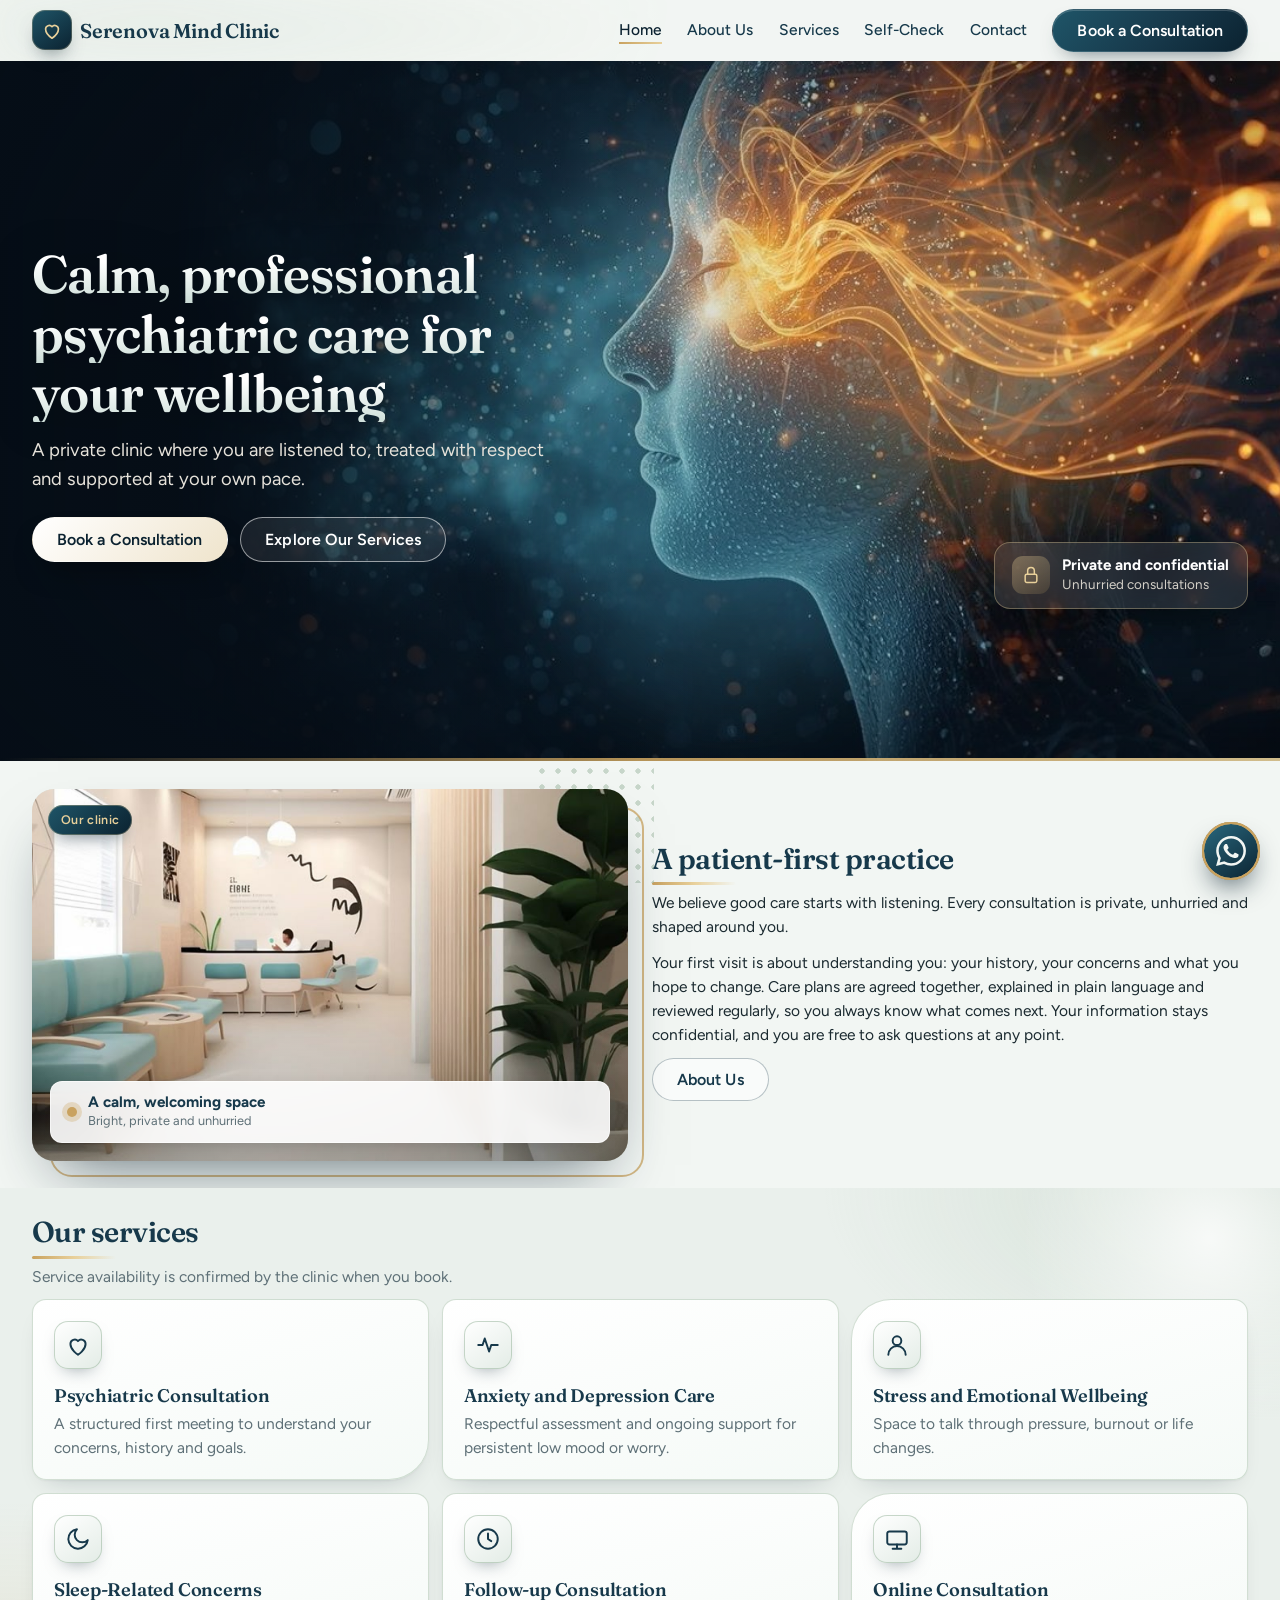
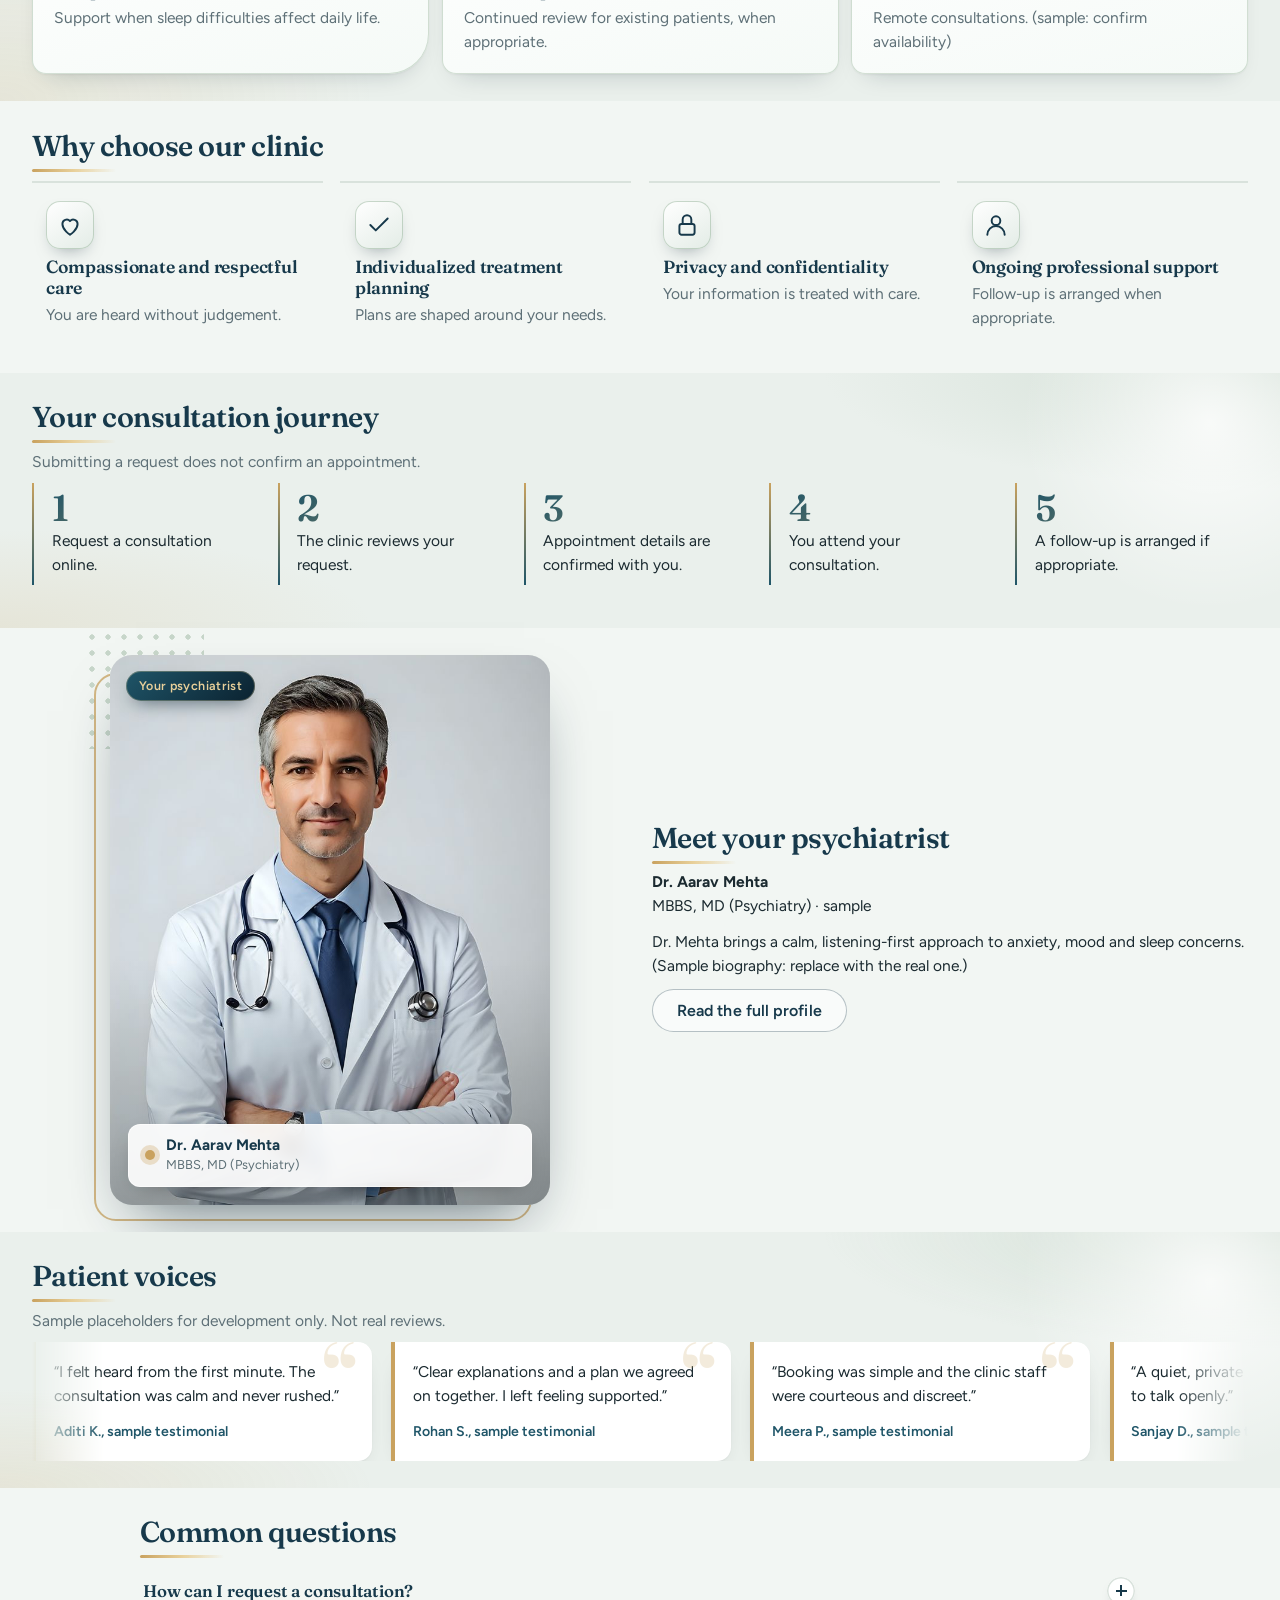
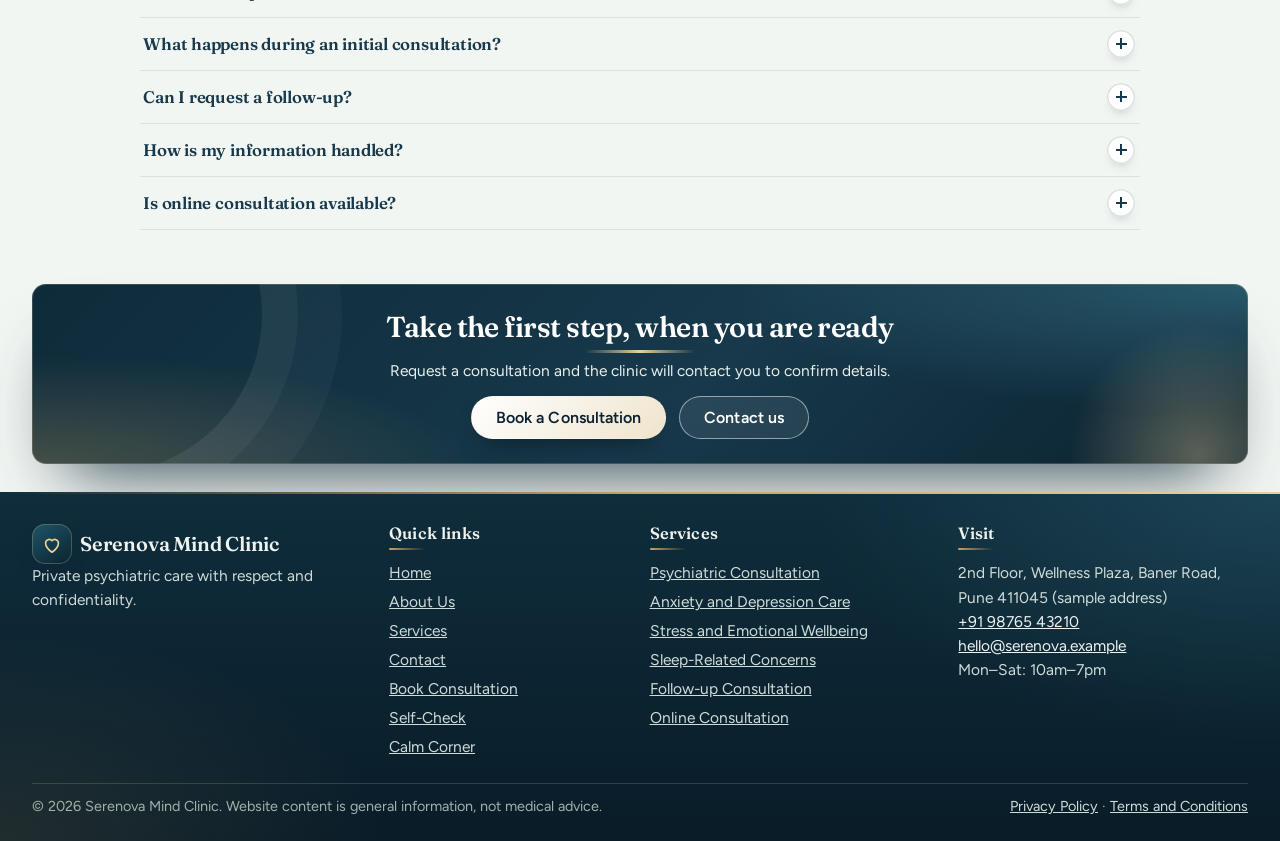
==== index.html @ cc29610c "first commit" ====
<!DOCTYPE html>
<html lang="en">

<head>
    <meta charset="utf-8">
    <meta name="viewport" content="width=device-width,initial-scale=1">
    <title>Home | Serenova Mind Clinic</title>
    <meta name="description" content="Private psychiatric care, with respect and confidentiality. ">
    <link rel="preconnect" href="https://fonts.googleapis.com">
    <link rel="preconnect" href="https://fonts.gstatic.com" crossorigin>
    <link
        href="https://fonts.googleapis.com/css2?family=Fraunces:opsz,wght@9..144,400;9..144,600&family=Figtree:wght@400;500;600&display=swap"
        rel="stylesheet">
    <link rel="stylesheet" href="assets/css/style.css">
    <link rel="stylesheet" href="assets/css/responsive.css">
    <link rel="stylesheet" href="assets/css/animations.css">
    <link rel="stylesheet" href="assets/css/whatsapp.css">
    <link rel="stylesheet" href="assets/css/assessment.css">
    <link rel="stylesheet" href="assets/css/calm.css">
    <link rel="stylesheet" href="assets/css/booking-wa.css">
    <link rel="stylesheet" href="assets/css/modals.css">
    <link rel="stylesheet" href="assets/css/hero-bg.css">
    <link rel="stylesheet" href="assets/css/photos.css">
    <meta name="theme-color" content="#17394B">
    <link rel="stylesheet" href="assets/css/premium.css">
    <link rel="icon" href="assets/images/favicon.svg" type="image/svg+xml">
    <link rel="icon" href="assets/images/favicon-32.png" type="image/png" sizes="32x32">
    <link rel="icon" href="assets/images/favicon.ico" sizes="any">
    <link rel="apple-touch-icon" href="assets/images/apple-touch-icon.png">
</head>

<body><a class="skip" href="#main">Skip to content</a>
    <header class="hd" id="hd">
        <div class="wrap hd-in"><a class="logo" href="index.html" aria-label="Serenova Mind Clinic home"><svg
                    viewBox="0 0 24 24" class="ic" aria-hidden="true">
                    <path d="M12 21s-7-4.5-7-10a4 4 0 0 1 7-2.6A4 4 0 0 1 19 11c0 5.5-7 10-7 10z" />
                </svg><span>Serenova Mind Clinic</span></a><button class="burger" id="burger" aria-expanded="false"
                aria-controls="nav" aria-label="Open menu"><span></span><span></span></button>
            <nav id="nav" aria-label="Main">
                <ul>
                    <li><a href="index.html" aria-current="page">Home</a></li>
                    <li><a href="about.html">About Us</a></li>
                    <li><a href="services.html">Services</a></li>
                    <li><a href="assessment.html">Self-Check</a></li>
                    <li><a href="contact.html">Contact</a></li>
                </ul><a class="btn" href="book-consultation.html">Book a Consultation</a>
            </nav>
        </div>
    </header>
    <main id="main">
        <section class="hero hero-v" id="hero">
            <div class="hero-bg" aria-hidden="true"><img src="assets/images/hero-bg.jpg" alt="" fetchpriority="high"></div>
            <div class="wrap hero-in">
                <div class="hero-tx">
                    <h1>Calm, professional psychiatric care for your wellbeing</h1>
                    <p class="lead">A private clinic where you are listened to, treated with respect and supported at
                        your own pace.</p>
                    <div class="row"><a class="btn" href="book-consultation.html">Book a Consultation</a><a
                            class="btn ghost" href="services.html">Explore Our Services</a></div>
                </div>
                <div class="hero-chip"><svg class="ic" viewBox="0 0 24 24" aria-hidden="true">
                        <rect x="5" y="11" width="14" height="10" rx="2" />
                        <path d="M8 11V7a4 4 0 0 1 8 0v4" />
                    </svg><div><b>Private and confidential</b><span>Unhurried consultations</span></div></div>
            </div>
        </section>
        <section class="sec">
            <div class="wrap split">
                <figure class="photo land"><span class="chip">Our clinic</span><div class="frame"><img src="assets/images/clinic-reception.jpg" alt="Bright, calm clinic reception and waiting area" loading="lazy"></div><figcaption><i></i><div><b>A calm, welcoming space</b><span>Bright, private and unhurried</span></div></figcaption></figure>
                <div>
                    <h2>A patient-first practice</h2>
                    <p>We believe good care starts with listening. Every consultation is private, unhurried and shaped
                        around you. </p>
                    <p>Your first visit is about understanding you: your history, your concerns and what you hope
                        to change. Care plans are agreed together, explained in plain language and reviewed
                        regularly, so you always know what comes next. Your information stays confidential, and you
                        are free to ask questions at any point.</p><a class="btn ghost" href="about.html">About Us</a>
                </div>
            </div>
        </section>
        <section class="sec alt">
            <div class="wrap">
                <h2>Our services</h2>
                <p class="sub">Service availability is confirmed by the clinic when you book.</p>
                <div class="svg"><a class="sv sv0" href="services.html#s0"><svg class="ic" viewBox="0 0 24 24"
                            aria-hidden="true">
                            <path d="M12 21s-7-4.5-7-10a4 4 0 0 1 7-2.6A4 4 0 0 1 19 11c0 5.5-7 10-7 10z" />
                        </svg>
                        <h3>Psychiatric Consultation</h3>
                        <p>A structured first meeting to understand your concerns, history and goals.</p>
                    </a><a class="sv sv1" href="services.html#s1"><svg class="ic" viewBox="0 0 24 24"
                            aria-hidden="true">
                            <path d="M3 12h4l2-6 4 12 2-6h6" />
                        </svg>
                        <h3>Anxiety and Depression Care</h3>
                        <p>Respectful assessment and ongoing support for persistent low mood or worry.</p>
                    </a><a class="sv sv2" href="services.html#s2"><svg class="ic" viewBox="0 0 24 24"
                            aria-hidden="true">
                            <circle cx="12" cy="8" r="4" />
                            <path d="M4 21a8 8 0 0 1 16 0" />
                        </svg>
                        <h3>Stress and Emotional Wellbeing</h3>
                        <p>Space to talk through pressure, burnout or life changes.</p>
                    </a><a class="sv sv0" href="services.html#s3"><svg class="ic" viewBox="0 0 24 24"
                            aria-hidden="true">
                            <path d="M21 13A9 9 0 1 1 11 3a7 7 0 0 0 10 10z" />
                        </svg>
                        <h3>Sleep-Related Concerns</h3>
                        <p>Support when sleep difficulties affect daily life.</p>
                    </a><a class="sv sv1" href="services.html#s4"><svg class="ic" viewBox="0 0 24 24"
                            aria-hidden="true">
                            <circle cx="12" cy="12" r="9" />
                            <path d="M12 7v5l3 2" />
                        </svg>
                        <h3>Follow-up Consultation</h3>
                        <p>Continued review for existing patients, when appropriate.</p>
                    </a><a class="sv sv2" href="services.html#s5"><svg class="ic" viewBox="0 0 24 24"
                            aria-hidden="true">
                            <rect x="3" y="5" width="18" height="12" rx="2" />
                            <path d="M8 21h8M12 17v4" />
                        </svg>
                        <h3>Online Consultation</h3>
                        <p>Remote consultations. (sample: confirm availability)</p>
                    </a></div>
            </div>
        </section>
        <section class="sec">
            <div class="wrap">
                <h2>Why choose our clinic</h2>
                <div class="why">
                    <div><svg class="ic" viewBox="0 0 24 24" aria-hidden="true">
                            <path d="M12 21s-7-4.5-7-10a4 4 0 0 1 7-2.6A4 4 0 0 1 19 11c0 5.5-7 10-7 10z" />
                        </svg>
                        <h3>Compassionate and respectful care</h3>
                        <p>You are heard without judgement.</p>
                    </div>
                    <div><svg class="ic" viewBox="0 0 24 24" aria-hidden="true">
                            <path d="M20 6 9 17l-5-5" />
                        </svg>
                        <h3>Individualized treatment planning</h3>
                        <p>Plans are shaped around your needs.</p>
                    </div>
                    <div><svg class="ic" viewBox="0 0 24 24" aria-hidden="true">
                            <rect x="5" y="11" width="14" height="10" rx="2" />
                            <path d="M8 11V7a4 4 0 0 1 8 0v4" />
                        </svg>
                        <h3>Privacy and confidentiality</h3>
                        <p>Your information is treated with care.</p>
                    </div>
                    <div><svg class="ic" viewBox="0 0 24 24" aria-hidden="true">
                            <circle cx="12" cy="8" r="4" />
                            <path d="M4 21a8 8 0 0 1 16 0" />
                        </svg>
                        <h3>Ongoing professional support</h3>
                        <p>Follow-up is arranged when appropriate.</p>
                    </div>
                </div>
            </div>
        </section>
        <section class="sec alt">
            <div class="wrap">
                <h2>Your consultation journey</h2>
                <p class="sub">Submitting a request does not confirm an appointment.</p>
                <ol class="steps">
                    <li>Request a consultation online.</li>
                    <li>The clinic reviews your request.</li>
                    <li>Appointment details are confirmed with you.</li>
                    <li>You attend your consultation.</li>
                    <li>A follow-up is arranged if appropriate.</li>
                </ol>
            </div>
        </section>
        <section class="sec">
            <div class="wrap split">
                <figure class="photo port flip"><span class="chip">Your psychiatrist</span><div class="frame"><img src="assets/images/doctor-portrait.jpg" alt="Portrait of Dr. Aarav Mehta, consultant psychiatrist" loading="lazy"></div><figcaption><i></i><div><b>Dr. Aarav Mehta</b><span>MBBS, MD (Psychiatry)</span></div></figcaption></figure>
                <div>
                    <h2>Meet your psychiatrist</h2>
                    <p><strong>Dr. Aarav Mehta</strong><br>MBBS, MD (Psychiatry) · sample</p>
                    <p>Dr. Mehta brings a calm, listening-first approach to anxiety, mood and sleep concerns. (Sample
                        biography: replace with the real one.)</p><a class="btn ghost" href="about.html#doctor">Read the
                        full profile</a>
                </div>
            </div>
        </section>
        <section class="sec alt">
            <div class="wrap">
                <h2>Patient voices</h2>
                <p class="sub">Sample placeholders for development only. Not real reviews.</p>
                <div class="mq">
                    <div class="mt">
                        <blockquote>
                            <p>“I felt heard from the first minute. The consultation was calm and never rushed.”</p>
                            <cite>Aditi K., sample testimonial</cite>
                        </blockquote>
                        <blockquote>
                            <p>“Clear explanations and a plan we agreed on together. I left feeling supported.”</p>
                            <cite>Rohan S., sample testimonial</cite>
                        </blockquote>
                        <blockquote>
                            <p>“Booking was simple and the clinic staff were courteous and discreet.”</p><cite>Meera P.,
                                sample testimonial</cite>
                        </blockquote>
                        <blockquote>
                            <p>“A quiet, private setting that made it easier to talk openly.”</p><cite>Sanjay D., sample
                                testimonial</cite>
                        </blockquote>
                        <blockquote>
                            <p>“My follow-up visits were thoughtful and well organised.”</p><cite>Neha R., sample
                                testimonial</cite>
                        </blockquote>
                        <blockquote>
                            <p>“Respectful, patient and professional throughout.”</p><cite>Vikram T., sample
                                testimonial</cite>
                        </blockquote>
                        <blockquote aria-hidden="true">
                            <p>“I felt heard from the first minute. The consultation was calm and never rushed.”</p>
                            <cite>Aditi K., sample testimonial</cite>
                        </blockquote>
                        <blockquote aria-hidden="true">
                            <p>“Clear explanations and a plan we agreed on together. I left feeling supported.”</p>
                            <cite>Rohan S., sample testimonial</cite>
                        </blockquote>
                        <blockquote aria-hidden="true">
                            <p>“Booking was simple and the clinic staff were courteous and discreet.”</p><cite>Meera P.,
                                sample testimonial</cite>
                        </blockquote>
                        <blockquote aria-hidden="true">
                            <p>“A quiet, private setting that made it easier to talk openly.”</p><cite>Sanjay D., sample
                                testimonial</cite>
                        </blockquote>
                        <blockquote aria-hidden="true">
                            <p>“My follow-up visits were thoughtful and well organised.”</p><cite>Neha R., sample
                                testimonial</cite>
                        </blockquote>
                        <blockquote aria-hidden="true">
                            <p>“Respectful, patient and professional throughout.”</p><cite>Vikram T., sample
                                testimonial</cite>
                        </blockquote>
                    </div>
                </div>
            </div>
        </section>
        <section class="sec">
            <div class="wrap narrow">
                <h2>Common questions</h2>
                <div class="faq">
                    <div class="fq">
                        <h3><button aria-expanded="false" aria-controls="a0" id="q0">How can I request a
                                consultation?</button></h3>
                        <div id="a0" role="region" aria-labelledby="q0" hidden>
                            <p>Use the Book a Consultation form. The clinic reviews your request and contacts you to
                                confirm.</p>
                        </div>
                    </div>
                    <div class="fq">
                        <h3><button aria-expanded="false" aria-controls="a1" id="q1">What happens during an initial
                                consultation?</button></h3>
                        <div id="a1" role="region" aria-labelledby="q1" hidden>
                            <p>Your psychiatrist listens to your concerns and history, then discusses possible next
                                steps with you.</p>
                        </div>
                    </div>
                    <div class="fq">
                        <h3><button aria-expanded="false" aria-controls="a2" id="q2">Can I request a follow-up?</button>
                        </h3>
                        <div id="a2" role="region" aria-labelledby="q2" hidden>
                            <p>Yes. Existing patients can request a follow-up through the booking form or by contacting
                                the clinic.</p>
                        </div>
                    </div>
                    <div class="fq">
                        <h3><button aria-expanded="false" aria-controls="a3" id="q3">How is my information
                                handled?</button></h3>
                        <div id="a3" role="region" aria-labelledby="q3" hidden>
                            <p>Please read our draft Privacy Policy. Avoid sharing sensitive medical details in forms.
                            </p>
                        </div>
                    </div>
                    <div class="fq">
                        <h3><button aria-expanded="false" aria-controls="a4" id="q4">Is online consultation
                                available?</button></h3>
                        <div id="a4" role="region" aria-labelledby="q4" hidden>
                            <p>(sample) Availability depends on the clinic and is confirmed when booking.</p>
                        </div>
                    </div>
                </div>
            </div>
        </section>
        <section class="sec">
            <div class="wrap cta">
                <h2>Take the first step, when you are ready</h2>
                <p>Request a consultation and the clinic will contact you to confirm details.</p>
                <div class="row"><a class="btn" href="book-consultation.html">Book a Consultation</a><a
                        class="btn ghost" href="contact.html">Contact us</a></div>
            </div>
        </section>
    </main>
    <footer class="ft">
        <div class="wrap ft-in">
            <div><a class="logo" href="index.html"><svg class="ic" viewBox="0 0 24 24" aria-hidden="true">
                        <path d="M12 21s-7-4.5-7-10a4 4 0 0 1 7-2.6A4 4 0 0 1 19 11c0 5.5-7 10-7 10z" />
                    </svg><span>Serenova Mind Clinic</span></a>
                <p>Private psychiatric care with respect and confidentiality. </p>
            </div>
            <div>
                <h3>Quick links</h3>
                <ul>
                    <li><a href="index.html">Home</a></li>
                    <li><a href="about.html">About Us</a></li>
                    <li><a href="services.html">Services</a></li>
                    <li><a href="contact.html">Contact</a></li>
                    <li><a href="book-consultation.html">Book Consultation</a></li>
                    <li><a href="assessment.html">Self-Check</a></li>
                    <li><a href="calm.html">Calm Corner</a></li>
                </ul>
            </div>
            <div>
                <h3>Services</h3>
                <ul>
                    <li><a href="services.html#s0">Psychiatric Consultation</a></li>
                    <li><a href="services.html#s1">Anxiety and Depression Care</a></li>
                    <li><a href="services.html#s2">Stress and Emotional Wellbeing</a></li>
                    <li><a href="services.html#s3">Sleep-Related Concerns</a></li>
                    <li><a href="services.html#s4">Follow-up Consultation</a></li>
                    <li><a href="services.html#s5">Online Consultation</a></li>
                </ul>
            </div>
            <div>
                <h3>Visit</h3>
                <p>2nd Floor, Wellness Plaza, Baner Road, Pune 411045 (sample address)<br><a
                        href="tel:+919876543210">+91 98765 43210</a><br><a
                        href="mailto:hello@serenova.example">hello@serenova.example</a><br>Mon–Sat: 10am–7pm</p>
            </div>
        </div>
        <div class="wrap ft-b">
            <p>© <span id="yr">2026</span> Serenova Mind Clinic. Website content is general information, not medical
                advice.</p>
            <p><a href="privacy.html">Privacy Policy</a> · <a href="terms.html">Terms and Conditions</a></p>
        </div>
    </footer>
    <script src="assets/js/api.js"></script>
    <script src="assets/js/navigation.js"></script>
    <script src="assets/js/booking-wa.js"></script>
    <script src="assets/js/forms.js"></script>
    <script src="assets/js/main.js"></script>
<script src="assets/js/whatsapp.js"></script>
        <script src="assets/js/calm.js"></script>
    <script src="assets/js/modals.js"></script>
    <script src="assets/js/premium.js"></script>
</body>

</html>
---- assets/css/style.css ----
:root{--iv:#F5F0E8;--sl:#344A5E;--tp:#D4C5B2;--sg:#A8B8A2;--wh:#fff;--tx:#28312F;--mu:#6D746F;--r:14px}
*{box-sizing:border-box}html{scroll-behavior:smooth;scroll-padding-top:80px}
body{margin:0;background:var(--iv);color:var(--tx);font:400 1rem/1.65 Figtree,system-ui,sans-serif}
h1,h2,h3{font-family:Fraunces,Georgia,serif;color:var(--sl);line-height:1.2;margin:0 0 .6rem;font-weight:600}
h1{font-size:clamp(2rem,5vw,3.3rem)}h2{font-size:clamp(1.5rem,3vw,2.1rem)}h3{font-size:1.1rem}
p{margin:0 0 1rem;max-width:68ch}a{color:var(--sl)}img,svg{max-width:100%}
.wrap{width:min(1120px,92%);margin:0 auto}.narrow{width:min(780px,92%)}
.skip{position:absolute;left:-999px}.skip:focus{left:8px;top:8px;background:var(--wh);padding:.5rem;z-index:99}
:focus-visible{outline:3px solid var(--sl);outline-offset:3px}
.ic{width:24px;height:24px;fill:none;stroke:currentColor;stroke-width:1.8;stroke-linecap:round;stroke-linejoin:round}
.hd{position:sticky;top:0;z-index:50;background:var(--iv);border-bottom:1px solid transparent;transition:box-shadow .3s}
.hd.sc{border-color:var(--tp);box-shadow:0 2px 12px rgba(52,74,94,.08)}
.hd-in{display:flex;align-items:center;justify-content:space-between;padding:.9rem 0;transition:padding .3s}.hd.sc .hd-in{padding:.5rem 0}
.logo{display:flex;align-items:center;gap:.5rem;font:600 1.25rem Fraunces,serif;color:var(--sl);text-decoration:none}
nav ul{display:flex;gap:1.6rem;list-style:none;margin:0 1.6rem 0 0;padding:0}nav{display:flex;align-items:center}
nav li a{text-decoration:none;color:var(--sl);font-weight:500;padding:.3rem 0;background:linear-gradient(var(--sl),var(--sl)) 0 100%/0 2px no-repeat;transition:background-size .3s}
nav li a:hover,nav li a[aria-current]{background-size:100% 2px}
.burger{display:none;background:none;border:0;width:44px;height:44px;cursor:pointer;position:relative}
.burger span{position:absolute;left:10px;right:10px;height:2px;background:var(--sl);transition:transform .3s,top .3s}
.burger span:first-child{top:16px}.burger span:last-child{top:26px}
.burger[aria-expanded=true] span:first-child{top:21px;transform:rotate(45deg)}.burger[aria-expanded=true] span:last-child{top:21px;transform:rotate(-45deg)}
.btn{display:inline-block;background:var(--sl);color:var(--wh);padding:.75rem 1.4rem;border-radius:8px;border:2px solid var(--sl);font:600 1rem Figtree,sans-serif;text-decoration:none;cursor:pointer;transition:transform .2s,background .2s,color .2s}
.btn:hover{background:#2a3b4b}.btn:active{transform:translateY(1px)}.btn:disabled{opacity:.6;cursor:not-allowed}
.btn.ghost{background:transparent;color:var(--sl)}.btn.ghost:hover{background:var(--sl);color:var(--wh)}
.row{display:flex;gap:.8rem;flex-wrap:wrap}
.hero{padding:3rem 0 4rem}.hero-in{display:grid;grid-template-columns:1.05fr .95fr;gap:3rem;align-items:center}
.lead{font-size:1.15rem;color:var(--mu)}
.ph{margin:0;min-height:300px;border-radius:var(--r);border:1px solid var(--tp);background:linear-gradient(135deg,var(--tp),var(--sg));display:grid;place-items:center;text-align:center;color:var(--sl);padding:1rem}
.ph.tall{min-height:440px;border-radius:120px 14px 14px 14px}.ph.port{min-height:380px;border-radius:14px 14px 140px 14px}
.ph small{opacity:.8}
.sec{padding:4rem 0}.alt{background:var(--wh)}.sub{color:var(--mu)}
.split{display:grid;grid-template-columns:1fr 1fr;gap:3rem;align-items:center}
.svg{display:grid;grid-template-columns:repeat(3,1fr);gap:1.2rem;margin-top:1.5rem}
.sv{display:block;text-decoration:none;color:var(--tx);background:var(--iv);padding:1.5rem;border:1px solid var(--tp);transition:transform .25s,border-color .25s}
.sv0{border-radius:var(--r) var(--r) 40px var(--r)}.sv1{border-radius:var(--r)}.sv2{border-radius:40px var(--r) var(--r) var(--r)}
.sv:hover{transform:translateY(-3px);border-color:var(--sl)}.sv .ic{color:var(--sl);margin-bottom:.6rem}
.why{display:grid;grid-template-columns:repeat(4,1fr);gap:2rem;margin-top:1.5rem}.why .ic{color:var(--sg);width:32px;height:32px}
.why>div{border-top:2px solid var(--sg);padding-top:1rem}
.steps{counter-reset:s;list-style:none;padding:0;display:grid;grid-template-columns:repeat(5,1fr);gap:1rem;margin-top:1.5rem}
.steps li{counter-increment:s;border-left:2px solid var(--sg);padding-left:1rem}.steps li:before{content:counter(s);font:600 1.6rem Fraunces,serif;color:var(--sl);display:block}
.tq{display:grid;grid-template-columns:1fr 1fr;gap:1.5rem}blockquote{margin:0;padding:1.5rem;background:var(--iv);border-left:4px solid var(--sg);border-radius:0 var(--r) var(--r) 0}cite{color:var(--mu)}
.fq{border-bottom:1px solid var(--tp)}.fq h3{margin:0}.fq button{all:unset;box-sizing:border-box;width:100%;padding:1rem 2rem 1rem 0;cursor:pointer;font:600 1.05rem Fraunces,serif;color:var(--sl);position:relative}
.fq button:after{content:"+";position:absolute;right:.3rem}.fq button[aria-expanded=true]:after{content:"–"}.fq button:focus-visible{outline:3px solid var(--sl)}
.cta{background:var(--sl);color:var(--iv);padding:3rem;border-radius:var(--r);text-align:center}.cta h2{color:var(--wh)}.cta p{margin:0 auto 1.2rem}.cta .row{justify-content:center}
.cta .btn{background:var(--iv);color:var(--sl);border-color:var(--iv)}.cta .btn.ghost{background:transparent;color:var(--iv)}
.phero{background:var(--wh);border-bottom:1px solid var(--tp);padding:2.5rem 0}.crumb{font-size:.9rem;color:var(--mu);margin-bottom:.8rem}
.svp{display:flex;gap:1.2rem;padding:1.8rem 0;border-bottom:1px solid var(--tp)}.svp .ic{color:var(--sl);flex:none;width:32px;height:32px}
.form{background:var(--wh);padding:2rem;border-radius:var(--r);border:1px solid var(--tp)}
.fld{margin-bottom:1.1rem}label{display:block;font-weight:600;margin-bottom:.3rem}
input:not([type=checkbox]),select,textarea{width:100%;padding:.7rem .8rem;border:1.5px solid var(--tp);border-radius:8px;background:var(--iv);font:inherit;color:var(--tx)}
input:focus,select:focus,textarea:focus{border-color:var(--sl);outline:2px solid var(--sg)}
.chk label{font-weight:400}.hint{font-size:.9rem;color:var(--mu)}.err{color:#9b2c2c;font-size:.9rem;margin:.25rem 0 0}
[aria-invalid=true]{border-color:#9b2c2c!important}.note{background:var(--iv);border-left:4px solid var(--sg);padding:.8rem 1rem;margin-bottom:1rem}.status{margin-top:1rem;font-weight:600}
.legal h2{margin-top:1.5rem;font-size:1.3rem}
.ft{background:var(--sl);color:var(--iv);padding:3rem 0 1rem}.ft a,.ft h3,.ft .logo{color:var(--iv)}.ft ul{list-style:none;padding:0;margin:0}.ft li{margin-bottom:.3rem}
.ft-in{display:grid;grid-template-columns:1.4fr 1fr 1.2fr 1.2fr;gap:2rem}.ft-b{border-top:1px solid rgba(245,240,232,.25);margin-top:2rem;padding-top:1rem;display:flex;justify-content:space-between;flex-wrap:wrap;font-size:.9rem}
/* v2: compact, wider, richer */
.wrap{width:min(1280px,95%)}.narrow{width:min(1000px,95%)}.sec{padding:2.4rem 0}.hero{padding:1.8rem 0 2.4rem;background:linear-gradient(180deg,var(--iv),#eee6d9)}.hero-in{gap:2rem}.split{gap:2rem}.cta{padding:2.2rem}
.sub{margin-bottom:.8rem}.svg,.why,.steps{margin-top:1rem}
figure.ph{display:block;padding:0;min-height:0;overflow:hidden;background:var(--tp)}.ph img{display:block;width:100%;aspect-ratio:4/3;object-fit:cover}.ph.tall img{aspect-ratio:4/5;max-height:500px}.ph.port img{aspect-ratio:4/5;max-height:420px}
.hv{position:relative}.fl{position:absolute;left:-20px;bottom:30px;background:var(--wh);border:1px solid var(--tp);border-radius:12px;padding:.8rem 1rem;display:grid;grid-template-columns:auto 1fr;column-gap:.6rem;box-shadow:0 12px 28px -12px rgba(52,74,94,.4);animation:up 1s .5s ease both}.fl .ic{grid-row:span 2;color:var(--sl);align-self:center}.fl span{color:var(--mu);font-size:.9rem}
.phero{background:var(--sl);border:0;padding:2.2rem 0;position:relative;overflow:hidden}.phero .wrap{position:relative}.phero h1{color:#fff}.phero p{color:var(--iv)}.crumb,.crumb a{color:var(--tp)}
.phero:before{content:"";position:absolute;right:-90px;top:-130px;width:380px;height:380px;border-radius:50%;box-shadow:0 0 0 40px rgba(168,184,162,.14),0 0 0 90px rgba(168,184,162,.09),0 0 0 150px rgba(168,184,162,.05)}
.sv{position:relative;overflow:hidden}.sv:before{content:"";position:absolute;left:0;top:0;height:3px;width:0;background:var(--sg);transition:width .35s}.sv:hover:before{width:100%}.sv:hover{box-shadow:0 16px 30px -16px rgba(52,74,94,.4);background:var(--wh)}
.sv .ic,.why .ic{width:44px;height:44px;padding:10px;border-radius:12px;background:var(--wh);transition:background .3s,color .3s,transform .3s}.why .ic{background:var(--iv);color:var(--sl)}.sv:hover .ic,.why>div:hover .ic{background:var(--sl);color:var(--wh);transform:rotate(-6deg) scale(1.05)}
.why>div{transition:transform .3s,border-color .3s}.why>div:hover{transform:translateY(-4px);border-color:var(--sl)}.steps li{transition:transform .3s,border-color .3s}.steps li:hover{transform:translateX(4px);border-color:var(--sl)}
.svp{display:grid;grid-template-columns:44px 1fr;gap:1rem;padding:1.4rem;margin-bottom:.9rem;background:var(--wh);border:1px solid var(--tp);border-radius:var(--r);transition:transform .3s,box-shadow .3s,border-color .3s}.svp:hover{transform:translateY(-3px);border-color:var(--sl);box-shadow:0 16px 30px -18px rgba(52,74,94,.4)}
.svp>.ic{width:44px;height:44px;padding:10px;border-radius:12px;background:var(--iv)}
.pts{list-style:none;padding:0;margin:0 0 1rem;display:grid;grid-template-columns:1fr 1fr;gap:.4rem 1.5rem}.pts li{display:flex;gap:.5rem}.pts .ic{width:18px;height:18px;flex:none;color:#6f866a;margin-top:.28rem;stroke-width:2.6}
.mq{overflow:hidden;margin-top:1rem;-webkit-mask-image:linear-gradient(90deg,transparent,#000 6%,#000 94%,transparent);mask-image:linear-gradient(90deg,transparent,#000 6%,#000 94%,transparent)}
.mt{display:flex;width:max-content;animation:mq 50s linear infinite}.mq:hover .mt,.mq:focus-within .mt{animation-play-state:paused}
.mt blockquote{flex:none;width:340px;margin:0 1.2rem 0 0;transition:transform .3s,box-shadow .3s}.mt blockquote:hover{transform:translateY(-4px);box-shadow:0 14px 26px -14px rgba(52,74,94,.4)}
.map{border-radius:var(--r);overflow:hidden;border:1px solid var(--tp);margin-top:1rem}.map iframe{display:block;width:100%;height:260px;border:0}.bookrow{margin-top:1.5rem}
/* v3: tighter spacing + premium interactions */
body{font-size:.97rem;line-height:1.55}h1{font-size:clamp(1.8rem,4vw,2.7rem)}h2{font-size:clamp(1.35rem,2.4vw,1.8rem);margin-bottom:.4rem}h3{margin-bottom:.3rem}p{margin-bottom:.7rem}
.hd-in{padding:.55rem 0}.hd.sc .hd-in{padding:.3rem 0}.btn{padding:.6rem 1.2rem}
.hero{padding:1rem 0 1.6rem}.hero-in{gap:1.5rem}.lead{font-size:1.05rem}.sec{padding:1.7rem 0}.split{gap:1.5rem}.cta{padding:1.6rem}.cta p{margin-bottom:.8rem}
.svg{gap:.8rem;margin-top:.6rem}.sv{padding:1.1rem}.why{gap:1.1rem;margin-top:.6rem}.why>div{padding-top:.7rem}.steps{gap:.8rem;margin-top:.6rem}
.sub{margin-bottom:.4rem}.ph img{aspect-ratio:16/10}.ph.tall img{aspect-ratio:4/5;max-height:400px}.ph.port img{max-height:340px}
.phero{padding:1.4rem 0}.crumb{margin-bottom:.4rem}.phero p{margin-bottom:0}
.svp{padding:1rem;margin-bottom:.6rem;gap:.8rem}.pts{gap:.25rem 1.2rem;margin-bottom:.7rem}.form{padding:1.3rem}.fld{margin-bottom:.8rem}
.fq button{padding:.7rem 2rem .7rem 0}.mq{margin-top:.6rem}.mt blockquote{padding:1.1rem}.map iframe{height:220px}.bookrow{margin-top:1rem}
.ft{padding:2rem 0 .8rem}.ft-in{gap:1.2rem}.ft-b{margin-top:1.2rem;padding-top:.7rem}.legal h2{margin-top:1rem}
.prog{position:fixed;top:0;left:0;right:0;height:3px;background:var(--sg);transform-origin:0 50%;transform:scaleX(0);z-index:99}
.btn{position:relative;overflow:hidden;isolation:isolate}.btn:after{content:"";position:absolute;top:0;bottom:0;left:-60%;width:40%;background:linear-gradient(100deg,transparent,rgba(255,255,255,.35),transparent);transform:skewX(-20deg);transition:left .6s;z-index:-1}.btn:hover:after{left:130%}.btn:hover{box-shadow:0 10px 22px -10px rgba(52,74,94,.6);transform:translateY(-2px)}
.sv,.svp,.why>div,.mt blockquote{position:relative;overflow:hidden}
.sv:after,.svp:after,.mt blockquote:after{content:"";position:absolute;inset:0;pointer-events:none;opacity:0;transition:opacity .35s;background:radial-gradient(260px circle at var(--mx,50%) var(--my,50%),rgba(168,184,162,.35),transparent 70%)}
.sv:hover:after,.svp:hover:after,.mt blockquote:hover:after{opacity:1}
.sv:hover .ic,.svp:hover>.ic{background:var(--sl);color:var(--wh);animation:ring .9s ease-out}
@keyframes ring{from{box-shadow:0 0 0 0 rgba(168,184,162,.8)}to{box-shadow:0 0 0 14px rgba(168,184,162,0)}}
.sv h3,.svp h2{transition:letter-spacing .3s}.sv:hover h3{letter-spacing:.01em}
.sec h2:after{content:"";display:block;height:3px;width:0;background:var(--sg);border-radius:2px;margin-top:.35rem;transition:width .8s .25s}.sec h2.in:after{width:56px}.cta h2:after{margin-inline:auto}
.hv:before{content:"";position:absolute;inset:16px -14px -14px 16px;border:2px solid var(--sg);border-radius:inherit;border-radius:120px 14px 14px 14px;transition:transform .4s;z-index:0}.hv:hover:before{transform:translate(-8px,-8px)}.hv .ph{position:relative;z-index:1}.fl{z-index:2}
.hero .ph img{animation:breathe 14s ease-in-out infinite alternate}@keyframes breathe{to{transform:scale(1.06)}}
.ph img{transition:transform .8s ease}.split .ph:hover img{transform:scale(1.05)}
.w{display:inline-block;animation:wd .7s cubic-bezier(.2,.7,.2,1) both;animation-delay:calc(var(--k)*70ms)}@keyframes wd{from{opacity:0;transform:translateY(.5em) rotateX(40deg)}to{opacity:1;transform:none}}
.ft li a{display:inline-block;transition:transform .25s,color .25s}.ft li a:hover{transform:translateX(5px);color:var(--sg)}
.fq button{transition:padding-left .25s}.fq button:hover{padding-left:.5rem}
---- assets/css/responsive.css ----
@media(max-width:900px){.hero-in,.split,.tq{grid-template-columns:1fr}.svg{grid-template-columns:1fr 1fr}.why,.ft-in{grid-template-columns:1fr 1fr}.steps{grid-template-columns:1fr}.ph.tall{min-height:300px}}
@media(max-width:760px){.burger{display:block}nav{position:absolute;top:100%;left:0;right:0;background:var(--iv);flex-direction:column;align-items:stretch;padding:1rem 4%;border-bottom:1px solid var(--tp);display:none}nav.open{display:flex}nav ul{flex-direction:column;gap:.4rem;margin:0 0 1rem}nav li a{display:block;padding:.6rem 0}}
@media(max-width:560px){.svg,.why,.ft-in{grid-template-columns:1fr}.sec{padding:2.5rem 0}.cta{padding:2rem 1.2rem}.form{padding:1.2rem}.btn{width:100%;text-align:center}.svp{flex-direction:column}}
@media(max-width:900px){.fl{left:10px}}
@media(max-width:560px){.pts{grid-template-columns:1fr}.svp{grid-template-columns:1fr}.mt blockquote{width:280px}.phero:before{opacity:.5}}
@media(max-width:560px){.sec{padding:1.3rem 0}.cta{padding:1.3rem 1rem}.form{padding:1rem}.hero{padding:.6rem 0 1.2rem}.hv:before{inset:10px -6px -6px 10px}}

/* v5: navbar with 6 items on mid-size screens */
@media(min-width:761px) and (max-width:1100px){nav ul{gap:1rem;margin-right:1rem}nav li a{font-size:.93rem}nav .btn{padding:.55rem 1rem;font-size:.92rem;white-space:nowrap}.logo{font-size:1.1rem}}
/* v5: tidy footer */
.ft h3{position:relative;padding-bottom:.45rem;margin-bottom:.7rem}.ft h3:after{content:"";position:absolute;left:0;bottom:0;width:28px;height:2px;background:var(--sg);border-radius:2px}
@media(max-width:900px){.ft-in>div:first-child,.ft-in>div:last-child{grid-column:1/-1}}
@media(max-width:560px){
.ft{padding:2rem 0 5rem}
.ft-in{grid-template-columns:1fr 1fr;gap:1.4rem 1rem}
.ft-in>div:first-child,.ft-in>div:last-child{grid-column:1/-1}
.ft-in>div:first-child p{font-size:.92rem;margin-bottom:.3rem}
.ft li{margin-bottom:.15rem}.ft li a{font-size:.9rem;padding:.2rem 0}
.ft h3{font-size:1rem}
.ft-in>div:last-child{background:rgba(255,255,255,.06);border-radius:14px;padding:1rem 1.1rem}.ft-in>div:last-child p{margin:0;font-size:.92rem;line-height:1.7}
.ft-b{flex-direction:column;align-items:center;text-align:center;gap:.4rem;font-size:.82rem}.ft-b p{margin:0;max-width:none}
}
---- assets/css/animations.css ----
@keyframes up{from{opacity:0;transform:translateY(14px)}to{opacity:1;transform:none}}
.hero .ph{animation:up .9s ease both}.hero h1{animation:up .7s ease both}
.js .rv{opacity:0;transform:translateY(14px);transition:opacity .6s ease,transform .6s ease;transition-delay:calc(var(--i,0)*70ms)}.js .rv.in{opacity:1;transform:none}
@media(prefers-reduced-motion:reduce){*,*:before,*:after{animation:none!important;transition:none!important;scroll-behavior:auto!important}.js .rv{opacity:1;transform:none}}
@keyframes mq{to{transform:translateX(-50%)}}
@media(prefers-reduced-motion:reduce){.mq{overflow-x:auto;-webkit-mask-image:none;mask-image:none}.mt>[aria-hidden]{display:none}}
@media(prefers-reduced-motion:reduce){.w,.hero .ph img,.sv:hover .ic,.svp:hover>.ic{animation:none!important}.prog{display:none}}
---- assets/css/whatsapp.css ----
.wa-fab{position:fixed;right:20px;bottom:20px;z-index:70;display:flex;align-items:center;flex-direction:row-reverse;gap:.6rem;text-decoration:none}
.wa-ic{position:relative;width:58px;height:58px;border-radius:50%;background:linear-gradient(145deg,#4a6580,var(--sl));display:grid;place-items:center;box-shadow:0 10px 26px -8px rgba(52,74,94,.75),inset 0 0 0 2px rgba(168,184,162,.55);animation:wa-b 3.2s ease-in-out infinite;transition:transform .3s}
.wa-ic svg{width:30px;height:30px;fill:var(--iv)}
.wa-ic:before,.wa-ic:after{content:"";position:absolute;inset:0;border-radius:50%;border:2px solid var(--sg);animation:wa-p 2.4s ease-out infinite}.wa-ic:after{animation-delay:1.2s}
.wa-tip{background:var(--wh);color:var(--sl);border:1px solid var(--tp);border-radius:999px;padding:.45rem .95rem;font:600 .88rem Figtree,sans-serif;box-shadow:0 8px 20px -12px rgba(52,74,94,.6);opacity:0;transform:translateX(10px);pointer-events:none;transition:.3s;white-space:nowrap}
.wa-fab:hover .wa-tip,.wa-fab:focus-visible .wa-tip{opacity:1;transform:none}
.wa-fab:hover .wa-ic{transform:scale(1.08) rotate(-6deg)}
@keyframes wa-b{0%,100%{transform:translateY(0)}50%{transform:translateY(-6px)}}
@keyframes wa-p{0%{transform:scale(1);opacity:.7}100%{transform:scale(1.65);opacity:0}}
@media(max-width:600px){.wa-fab{right:14px;bottom:14px}.wa-ic{width:52px;height:52px}.wa-tip{display:none}}
@media print{.wa-fab{display:none}}
@media(prefers-reduced-motion:reduce){.wa-ic,.wa-ic:before,.wa-ic:after{animation:none}}
---- assets/css/assessment.css ----
/* Self-Check page. All classes prefixed sc- to avoid clashing with the template (.hd.sc is the scrolled header). */
.sc-main{padding:2rem 0 3.5rem;background:linear-gradient(180deg,#e9efe6,var(--iv) 320px)}
.sc-main .wrap{width:min(860px,94%)}
.sc-chips{display:flex;flex-wrap:wrap;gap:.5rem;list-style:none;padding:0;margin:.9rem 0 0}
.sc-chips li{background:rgba(255,255,255,.12);border:1px solid rgba(255,255,255,.28);color:var(--iv);border-radius:999px;padding:.2rem .8rem;font-size:.85rem;display:flex;gap:.4rem;align-items:center}
.sc-chips svg{width:15px;height:15px;fill:none;stroke:var(--sg);stroke-width:2;stroke-linecap:round;stroke-linejoin:round}
.sc-panel{background:var(--wh);border:1px solid var(--tp);border-radius:20px;padding:clamp(1rem,3vw,1.8rem);box-shadow:0 22px 50px -30px rgba(52,74,94,.55)}
.sc-pick{display:grid;gap:.9rem;grid-template-columns:repeat(auto-fit,minmax(260px,1fr))}
.sc-pc{all:unset;box-sizing:border-box;cursor:pointer;display:flex;gap:1rem;align-items:center;border:1.5px solid var(--tp);border-radius:16px;padding:1rem 1.1rem;background:var(--iv);transition:transform .3s,box-shadow .3s,border-color .3s,background .3s}
.sc-pc:hover,.sc-pc:focus-visible{transform:translateY(-3px);border-color:var(--sg);background:#fff;box-shadow:0 14px 28px -18px rgba(52,74,94,.6)}
.sc-ib{flex:none;width:48px;height:48px;border-radius:14px;background:var(--sl);color:var(--iv);display:grid;place-items:center;transition:transform .35s}.sc-pc:hover .sc-ib{transform:rotate(-8deg) scale(1.07)}
.sc-ib svg{width:26px;height:26px;fill:none;stroke:currentColor;stroke-width:1.7;stroke-linecap:round;stroke-linejoin:round}
.sc-pc b{display:block;font:600 1.08rem Fraunces,serif;color:var(--sl);line-height:1.2}.sc-pc span{display:block;color:var(--mu);font-size:.88rem;line-height:1.4;margin-top:.15rem}
.sc-go{margin-left:auto;color:var(--sl);font-size:1.3rem;transition:transform .25s}.sc-pc:hover .sc-go{transform:translateX(4px)}
.sc-qh{display:flex;justify-content:space-between;align-items:center;color:var(--mu);font-size:.88rem;margin-bottom:.45rem}
.sc-x{all:unset;cursor:pointer;color:var(--mu);font-size:.85rem;text-decoration:underline}.sc-x:hover{color:var(--sl)}
.sc-bar{height:6px;background:var(--iv);border-radius:9px;overflow:hidden;margin-bottom:1.1rem}.sc-bar i{display:block;height:100%;width:0;background:linear-gradient(90deg,var(--sg),var(--sl));border-radius:9px;transition:width .5s cubic-bezier(.2,.8,.2,1)}
.sc-q.in{animation:scs .4s cubic-bezier(.2,.8,.2,1)}.sc-q.back.in{animation-name:scb}
@keyframes scs{from{opacity:0;transform:translateX(30px)}}@keyframes scb{from{opacity:0;transform:translateX(-30px)}}
.sc-q h2{font-size:clamp(1.15rem,3vw,1.5rem);margin:0 0 .25rem}.sc-q h2:after{display:none}.sc-q>p{margin:0 0 .9rem;color:var(--mu);font-size:.9rem}
.sc-opts{display:grid;gap:.5rem}.sc-o{position:relative;display:block;cursor:pointer}
.sc-o input{position:absolute;opacity:0;inset:0;cursor:pointer}
.sc-o span{display:flex;align-items:center;gap:.7rem;border:1.5px solid var(--tp);border-left-width:5px;border-radius:12px;padding:.7rem 1rem;background:var(--iv);font-weight:500;font-size:.97rem;transition:transform .2s,border-color .2s,background .2s,box-shadow .2s}
.sc-o span:before{content:"";flex:none;width:18px;height:18px;border-radius:50%;border:2px solid var(--tp);background:#fff;transition:.2s}
.sc-o:hover span{transform:translateX(3px);border-color:var(--sg)}
.sc-o:nth-child(1) span{border-left-color:#8fbf9a}.sc-o:nth-child(2) span{border-left-color:#cfc27a}.sc-o:nth-child(3) span{border-left-color:#e1a86c}.sc-o:nth-child(4) span{border-left-color:#d68b63}
.sc-o input:checked+span{background:#eaf1ea;border-color:var(--sl);box-shadow:0 8px 18px -14px rgba(52,74,94,.8)}
.sc-o input:checked+span:before{border-color:var(--sl);background:radial-gradient(var(--sl) 42%,#fff 48%)}
.sc-o input:focus-visible+span{outline:3px solid var(--sl);outline-offset:2px}
.sc-nv{display:flex;justify-content:space-between;gap:1rem;margin-top:1.1rem}.sc-nv .btn{padding:.6rem 1.5rem}
/* result */
.sc-care{display:flex;flex-wrap:wrap;gap:1rem;align-items:center;justify-content:space-between;background:#eef3ee;border:1.5px solid var(--sg);border-radius:16px;padding:1rem 1.2rem;margin-bottom:1.2rem;animation:scs .5s}
.sc-care h3{font-size:1.05rem;margin:0 0 .2rem}.sc-care p{margin:0;font-size:.9rem;color:var(--tx);max-width:46ch}.sc-care div:last-child{display:flex;gap:.5rem;flex-wrap:wrap}.sc-care .btn{padding:.55rem 1rem;font-size:.92rem}
.sc-rs{display:grid;gap:1.4rem;grid-template-columns:260px 1fr;align-items:center}
.sc-g{text-align:center}.sc-g svg{width:100%;max-width:260px;display:block;margin:0 auto;overflow:visible}
.sc-nd{transform-origin:150px 150px;transform:rotate(-90deg);transition:transform 1.6s cubic-bezier(.2,.9,.2,1)}
.sc-num{font:600 2.3rem Fraunces,serif;color:var(--sl);line-height:1;margin-top:-.2rem}.sc-num small{font-size:.9rem;color:var(--mu);font-family:Figtree,sans-serif}
.sc-lv{display:inline-block;margin-top:.5rem;padding:.2rem .9rem;border-radius:999px;font-weight:600;font-size:.9rem;color:#2a3b4b}
.sc-t{font:600 .8rem Figtree,sans-serif;letter-spacing:.08em;text-transform:uppercase;color:var(--mu);margin:0 0 .3rem}
.sc-msg{margin:0 0 .8rem;font-size:1rem}
.sc-tips{list-style:none;padding:0;margin:0 0 1rem;display:grid;gap:.4rem}
.sc-tips li{display:flex;gap:.6rem;align-items:flex-start;font-size:.93rem;background:var(--iv);border-radius:10px;padding:.5rem .8rem;transition:transform .2s,background .2s}.sc-tips li:hover{transform:translateX(3px);background:#eaf1ea}
.sc-tips li:before{content:"";flex:none;width:7px;height:7px;border-radius:50%;background:var(--sg);margin-top:.5rem}
.sc-cta{display:flex;flex-wrap:wrap;gap:.6rem;align-items:center}
.sc-cta .btn{padding:.65rem 1.4rem}
.sc-ic{all:unset;box-sizing:border-box;cursor:pointer;display:inline-flex;align-items:center;gap:.4rem;border:1.5px solid var(--tp);border-radius:8px;padding:.55rem .9rem;font:600 .9rem Figtree,sans-serif;color:var(--sl);text-decoration:none;transition:.2s;background:#fff}
.sc-ic svg{width:17px;height:17px;fill:none;stroke:currentColor;stroke-width:1.9;stroke-linecap:round;stroke-linejoin:round}
.sc-ic:hover,.sc-ic:focus-visible{border-color:var(--sl);background:var(--sl);color:#fff;transform:translateY(-2px)}
.sc-ic.wa:hover{background:#1f8f4e;border-color:#1f8f4e}
.sc-ft{display:flex;flex-wrap:wrap;justify-content:space-between;gap:.5rem 1rem;border-top:1px solid var(--tp);margin-top:1.2rem;padding-top:.8rem;font-size:.82rem;color:var(--mu)}
.sc-ft p{margin:0;max-width:none}.sc-ft button{all:unset;cursor:pointer;color:var(--sl);text-decoration:underline;margin-left:.8rem}
.sc-pr{display:none;margin:0 0 .8rem}
@media(max-width:700px){.sc-main{padding:1.2rem 0 2.5rem}.sc-panel{padding:1rem;border-radius:16px}.sc-rs{grid-template-columns:1fr}.sc-nv .btn{flex:1}.sc-cta .btn{flex:1 1 100%;text-align:center}.sc-ic{flex:1;justify-content:center}.sc-care{padding:.9rem}}
@media print{header,footer,.phero,.sc-cta,.sc-nv,.sc-ft button,.skip,.sc-care .btn{display:none!important}.sc-pr{display:block}.sc-panel{box-shadow:none;border:0}.sc-main{background:#fff}}
@media(prefers-reduced-motion:reduce){*{animation:none!important;transition:none!important}}
.sc-br{display:flex;align-items:center;gap:.6rem;margin-top:.9rem;padding:.65rem .9rem;border-radius:12px;background:linear-gradient(135deg,#eaf1ea,#f6f3ec);border:1px solid var(--sg);color:var(--sl);font-weight:600;font-size:.92rem;text-decoration:none;transition:.25s}.sc-br svg{width:20px;height:20px;fill:none;stroke:var(--sl);stroke-width:1.8}.sc-br i{margin-left:auto;font-style:normal;font-size:1.2rem;transition:transform .25s}.sc-br:hover{transform:translateY(-2px);box-shadow:0 12px 22px -16px rgba(52,74,94,.7)}.sc-br:hover i{transform:translateX(4px)}
---- assets/css/calm.css ----
.cm-main{background:linear-gradient(180deg,#e9efe6,var(--iv))}
.cm-main .wrap{width:min(760px,94%);height:calc(100svh - 74px);min-height:500px;max-height:760px;display:flex;align-items:center;padding:.9rem 0}
.cm{position:relative;overflow:hidden;width:100%;height:100%;display:flex;flex-direction:column;justify-content:space-between;align-items:center;gap:.5rem;border-radius:26px;padding:clamp(1rem,3vh,1.6rem) 1.2rem;text-align:center;color:var(--iv);background:radial-gradient(120% 90% at 50% 0%,#4a6580 0%,var(--sl) 55%,#233341 100%);box-shadow:0 30px 60px -34px rgba(35,51,65,.9)}
.cm:before,.cm:after{content:"";position:absolute;border-radius:50%;background:rgba(168,184,162,.12);animation:cmf 14s ease-in-out infinite}.cm:before{width:280px;height:280px;left:-90px;top:-100px}.cm:after{width:340px;height:340px;right:-130px;bottom:-160px;animation-delay:-6s}
@keyframes cmf{50%{transform:translate(24px,18px) scale(1.08)}}
.cm>*{position:relative;z-index:1}
.cm h1,.cm h2{color:#fff;font-size:clamp(1.4rem,3.4vh,1.9rem);margin:0 0 .15rem}.cm-sub{color:var(--tp);margin:0 auto .6rem;font-size:.9rem}
.cm-len{display:inline-flex;gap:.25rem;background:rgba(255,255,255,.1);border-radius:999px;padding:.2rem}.cm-len button{all:unset;cursor:pointer;padding:.3rem .9rem;border-radius:999px;font-size:.84rem;font-weight:600;color:var(--tp);transition:.25s}.cm-len button:hover{color:#fff}.cm-len button[aria-pressed=true]{background:var(--iv);color:var(--sl)}.cm-len button:focus-visible{outline:2px solid var(--sg)}
.cm-st{flex:1;min-height:0;width:100%;display:grid;place-items:center}
.cm-sq{position:relative;width:min(34svh,280px,70vw);aspect-ratio:1;display:grid;place-items:center}
.cm-rg{position:absolute;inset:-6%;border-radius:50%;border:1.5px dashed rgba(168,184,162,.45)}
.cm-c{position:relative;width:60%;aspect-ratio:1;border-radius:50%;background:radial-gradient(circle at 35% 30%,#d8e4d3,var(--sg) 55%,#7f9a8a);box-shadow:0 0 0 12px rgba(168,184,162,.18),0 0 60px 8px rgba(168,184,162,.45);transform:scale(.7);transition-property:transform,box-shadow;transition-timing-function:cubic-bezier(.45,.05,.4,.95)}
.cm-c.in{transform:scale(1.3);box-shadow:0 0 0 18px rgba(168,184,162,.2),0 0 90px 20px rgba(168,184,162,.55)}
.cm-t{position:absolute;inset:0;display:grid;place-content:center;z-index:2;pointer-events:none}.cm-t b{display:block;font:600 1.25rem Fraunces,serif;color:#233341}.cm-t i{display:block;font:600 2.2rem Fraunces,serif;font-style:normal;color:var(--sl);line-height:1}
.cm-bot{width:100%}
.cm-tm{font:600 1.5rem Fraunces,serif;color:#fff;letter-spacing:.04em;line-height:1.1}.cm-tm small{display:block;font:500 .78rem Figtree,sans-serif;color:var(--tp);letter-spacing:0}
.cm-act{display:flex;gap:.6rem;justify-content:center;margin-top:.6rem;flex-wrap:wrap}
.cm .btn{background:var(--iv);color:var(--sl);border-color:var(--iv);min-width:130px;padding:.6rem 1.3rem}.cm .btn.ghost{background:transparent;color:var(--iv);border-color:rgba(245,240,232,.5)}.cm .btn.ghost:hover{background:var(--iv);color:var(--sl)}
.cm-done{animation:cmd .6s cubic-bezier(.2,.8,.2,1)}@keyframes cmd{from{opacity:0;transform:translateY(10px)}}.cm-done p{margin:0 auto .2rem;color:var(--tp);font-size:.95rem;max-width:44ch}
.cm-note{margin:.7rem auto 0;font-size:.76rem;color:rgba(212,197,178,.8);max-width:none}
@media(max-width:600px){.cm-main .wrap{height:calc(100svh - 62px);padding:.6rem 0}.cm{border-radius:20px;padding:1rem .9rem}.cm-sq{width:min(32svh,250px,68vw)}}
@media(max-height:560px){.cm-sub{display:none}.cm-note{display:none}}
@media(prefers-reduced-motion:reduce){.cm:before,.cm:after{animation:none}.cm-c{transition:none!important}}
---- assets/css/booking-wa.css ----
.wab-card{margin-top:1.4rem;background:linear-gradient(160deg,#fff,#eef3ee);border:1.5px solid var(--sg);border-radius:20px;padding:1.4rem;box-shadow:0 20px 44px -28px rgba(52,74,94,.6);animation:wabin .6s cubic-bezier(.2,.8,.2,1)}
@keyframes wabin{from{opacity:0;transform:translateY(18px) scale(.98)}}
.wab-h{display:flex;gap:.9rem;align-items:flex-start}.wab-h h3{margin:0 0 .2rem;font-size:1.2rem}.wab-h p{margin:0;font-size:.93rem;color:var(--mu)}
.wab-ok{flex:none;width:42px;height:42px;border-radius:50%;background:var(--sl);display:grid;place-items:center;box-shadow:0 0 0 6px rgba(168,184,162,.35)}.wab-ok svg{width:22px;height:22px;fill:none;stroke:var(--iv);stroke-width:2.4;stroke-linecap:round;stroke-linejoin:round;stroke-dasharray:24;animation:wabk .7s .3s both}
@keyframes wabk{from{stroke-dashoffset:24}to{stroke-dashoffset:0}}
.wab-s{list-style:none;margin:1rem 0;padding:.3rem 1rem;background:#fff;border:1px solid var(--tp);border-radius:14px}.wab-s li{display:flex;justify-content:space-between;gap:1rem;padding:.5rem 0;border-bottom:1px dashed var(--tp);font-size:.93rem}.wab-s li:last-child{border:0}.wab-s span{color:var(--mu)}.wab-s b{color:var(--sl);text-align:right;font-weight:600}
.btn.wab-go{display:flex;align-items:center;justify-content:center;gap:.6rem;width:100%;background:linear-gradient(135deg,#4a6580,var(--sl));border-color:var(--sl);padding:.85rem 1rem;font-size:1.02rem}.wab-go svg{width:20px;height:20px;fill:none;stroke:currentColor;stroke-width:1.9;stroke-linecap:round;stroke-linejoin:round}
.btn.wab-go:hover{background:#1f8f4e;border-color:#1f8f4e}
.wab-n{margin:.8rem 0 0;font-size:.82rem;color:var(--mu);text-align:center;max-width:none}
---- assets/css/modals.css ----
/* Overlay system: booking, self-check and calm corner popups */
html.mdl-lock{overflow:hidden}
.mdl{--ink:#233341;position:fixed;inset:0;z-index:1000;display:grid;place-items:center;padding:16px;background:rgba(22,34,46,.58);-webkit-backdrop-filter:blur(7px) saturate(1.1);backdrop-filter:blur(7px) saturate(1.1);opacity:0;transition:opacity .3s}
.mdl.is-in{opacity:1}.mdl.is-out{opacity:0;pointer-events:none}
.mdl.is-under{opacity:0;visibility:hidden;transition:none}
.mdl-dlg{position:relative;width:min(var(--w,560px),100%);background:#fff;border-radius:24px;overflow:hidden;outline:0;box-shadow:0 50px 90px -34px rgba(8,18,28,.8),0 0 0 1px rgba(255,255,255,.35);transform:translateY(22px) scale(.97);transition:transform .4s cubic-bezier(.2,.85,.25,1),width .35s cubic-bezier(.2,.85,.25,1)}
.mdl.is-in .mdl-dlg{transform:none}.mdl.is-out .mdl-dlg{transform:translateY(14px) scale(.98)}
.mdl-body{max-height:calc(100dvh - 32px);overflow:auto;overscroll-behavior:contain}
.mdl-x{all:unset;box-sizing:border-box;position:absolute;top:12px;right:12px;z-index:5;width:36px;height:36px;border-radius:50%;display:grid;place-items:center;cursor:pointer;background:rgba(52,74,94,.08);color:var(--sl);transition:background .2s,transform .3s}
.mdl-x svg{width:18px;height:18px;fill:none;stroke:currentColor;stroke-width:2;stroke-linecap:round}
.mdl-x:hover{background:rgba(52,74,94,.16);transform:rotate(90deg)}.mdl-x:focus-visible{outline:3px solid var(--sg);outline-offset:2px}
.mdl-dlg.dark .mdl-x{background:rgba(255,255,255,.14);color:#fff}.mdl-dlg.dark .mdl-x:hover{background:rgba(255,255,255,.26)}
.mdl-dlg.nudge{animation:mdlnudge .4s}
@keyframes mdlnudge{20%{transform:translateX(-7px)}45%{transform:translateX(6px)}70%{transform:translateX(-3px)}}

/* Booking */
.mdl-dlg.book{--w:860px}
.bk{display:grid;grid-template-columns:300px 1fr}
.bk-side{position:relative;overflow:hidden;padding:2rem 1.7rem;color:var(--iv);background:radial-gradient(130% 90% at 0% 0%,#4f6a84 0%,#344A5E 50%,#233341 100%);display:flex;flex-direction:column}
.bk-side:before{content:"";position:absolute;right:-110px;bottom:-120px;width:260px;height:260px;border-radius:50%;box-shadow:0 0 0 30px rgba(168,184,162,.12),0 0 0 68px rgba(168,184,162,.08),0 0 0 110px rgba(168,184,162,.045);pointer-events:none}
.bk-side>*{position:relative}
.bk-brand{display:flex;align-items:center;gap:.5rem;font:600 .95rem Fraunces,serif;color:var(--tp);margin-bottom:1.6rem}
.bk-brand svg{width:22px;height:22px;fill:none;stroke:var(--sg);stroke-width:1.8;stroke-linecap:round;stroke-linejoin:round}
.bk-side h2{color:#fff;font-size:1.65rem;line-height:1.15;margin:0 0 .6rem}
.bk-side>p{color:#d9d3c8;font-size:.9rem;line-height:1.5;margin:0 0 1.4rem}
.bk-pts{list-style:none;margin:auto 0 0;padding:1.1rem 0 0;display:grid;gap:.85rem;border-top:1px solid rgba(212,197,178,.28)}
.bk-pts li{display:flex;gap:.7rem;align-items:flex-start}
.bk-pts svg{flex:none;width:30px;height:30px;padding:6px;border-radius:9px;background:rgba(168,184,162,.18);fill:none;stroke:#cfdcc9;stroke-width:1.9;stroke-linecap:round;stroke-linejoin:round}
.bk-pts b{display:block;font-size:.86rem;color:#fff;font-weight:600;line-height:1.25}.bk-pts span{display:block;font-size:.8rem;color:#c5bfb4;line-height:1.35;margin-top:.1rem}
.bk-main{padding:1.9rem 2rem 1.6rem;background:#fff}
.bk-g{display:grid;grid-template-columns:1fr 1fr;gap:.7rem .9rem}.bk-w{grid-column:1/-1}
.bk-f label{font-size:.76rem;font-weight:600;color:var(--sl);margin:0 0 .25rem;letter-spacing:.01em}.bk-f label em{font-style:normal;font-weight:400;color:var(--mu)}
.mdl input:not([type=checkbox]),.mdl select,.mdl textarea{height:40px;padding:.45rem .75rem;font-size:.92rem;border:1.5px solid #e6ddcf;border-radius:10px;background:#faf8f4;color:var(--tx);transition:border-color .2s,box-shadow .2s,background .2s}
.mdl textarea{height:auto;resize:none;line-height:1.4;padding-top:.5rem}
.mdl ::placeholder{color:#a3a79f;opacity:1}
.mdl input:not([type=checkbox]):focus,.mdl select:focus,.mdl textarea:focus{outline:0;border-color:var(--sl);background:#fff;box-shadow:0 0 0 4px rgba(168,184,162,.38)}
.mdl select{appearance:none;-webkit-appearance:none;padding-right:2rem;background-image:url("data:image/svg+xml,%3Csvg xmlns='http://www.w3.org/2000/svg' viewBox='0 0 24 24' fill='none' stroke='%23344A5E' stroke-width='2.2' stroke-linecap='round' stroke-linejoin='round'%3E%3Cpath d='M6 9l6 6 6-6'/%3E%3C/svg%3E");background-repeat:no-repeat;background-position:right .7rem center;background-size:16px}
.mdl .err{font-size:.76rem;margin:.2rem 0 0;line-height:1.2}.mdl .err:empty{display:none}
.mdl [aria-invalid=true]{background:#fdf6f5!important}
.bk-chk{margin:.85rem 0 .9rem}.bk-chk label{display:flex;gap:.55rem;align-items:flex-start;font-weight:400;font-size:.82rem;color:var(--mu);line-height:1.4;margin:0;cursor:pointer}
.bk-chk input{flex:none;width:17px;height:17px;margin:.1rem 0 0;accent-color:var(--sl)}
.bk-submit{width:100%;padding:.72rem 1rem;font-size:.98rem;border-radius:11px;background:linear-gradient(135deg,#4a6580,#2c4054);border-color:#2c4054}
.bk-form .status{margin:.6rem 0 0;font-size:.85rem;font-weight:500;color:var(--sl);text-align:center;max-width:none}.bk-form .status:empty{display:none}
.bk-form .note{font-size:.82rem;padding:.5rem .8rem;margin-bottom:.8rem;border-radius:8px}
.bk-main .wab-card{margin:0;border:0;box-shadow:none;background:none;padding:.3rem 0 0}.bk-main .wab-done{width:100%;margin-top:.6rem}

/* Quiz */
.mdl-dlg.quiz{--w:600px}.mdl-dlg.quiz.wide{--w:780px}
.mdl-dlg.pad .mdl-body{padding:1.6rem 1.7rem 1.5rem}
.sc-mh{display:flex;gap:.8rem;align-items:center;margin:0 2.2rem 1rem 0}.sc-mh .sc-ib{width:42px;height:42px;border-radius:12px}
.sc-mh h2{font-size:1.2rem;margin:0}.sc-mh p{margin:0;font-size:.8rem;color:var(--mu)}
.mdl .sc-q{min-height:250px}
.mdl .sc-q h2:after{display:none}
.sc-note{margin:.9rem 0 0;text-align:center;font-size:.82rem;color:var(--mu);max-width:none}
.mdl .sc-ft{margin-top:1rem}.mdl .sc-pr{margin-bottom:.8rem}

/* Calm */
.mdl-dlg.calm{--w:500px;background:transparent;box-shadow:none}.mdl-dlg.calm .mdl-body{overflow:hidden;max-height:none}
.mdl-dlg.calm .cm{height:min(640px,calc(100dvh - 32px));border-radius:24px;box-shadow:0 50px 90px -34px rgba(8,18,28,.85)}

/* Mobile bottom sheet */
@media(max-width:700px){
.mdl{padding:0;place-items:end center}
.mdl-dlg{width:100%!important;border-radius:22px 22px 0 0;transform:translateY(100%)}
.mdl-body{max-height:94dvh}
.bk{grid-template-columns:1fr}
.bk-side{padding:1.2rem 3.4rem 1.1rem 1.3rem}.bk-brand{margin-bottom:.7rem}.bk-side h2{font-size:1.3rem;margin-bottom:.3rem}.bk-side>p{font-size:.85rem;margin:0}.bk-pts{display:none}
.bk-main{padding:1.1rem 1.2rem 1.3rem}
.bk-g{gap:.6rem .7rem}.bk-g .bk-f:nth-child(1),.bk-g .bk-f:nth-child(2),.bk-g .bk-f:nth-child(3){grid-column:1/-1}
.bk-submit{width:100%}
.mdl-dlg.pad .mdl-body{padding:1.3rem 1.1rem 1.2rem}
.mdl-dlg.calm{border-radius:22px 22px 0 0}.mdl-dlg.calm .cm{height:min(640px,92dvh);border-radius:22px 22px 0 0}
.mdl-x{top:10px;right:10px}
}
@media(max-width:700px) and (min-height:760px){.bk-g .bk-f:nth-child(4),.bk-g .bk-f:nth-child(5),.bk-g .bk-f:nth-child(6){grid-column:1/-1}}
@media(max-width:480px){.bk-g .bk-f:nth-child(4),.bk-g .bk-f:nth-child(5){grid-column:1/-1}}
@media(prefers-reduced-motion:reduce){.mdl,.mdl-dlg{transition:none!important}}
@media print{
body>*:not(.mdl){display:none!important}
.mdl{position:static!important;display:block!important;background:none!important;backdrop-filter:none!important;padding:0!important;opacity:1!important}
.mdl.is-under{display:none!important}
.mdl-dlg{box-shadow:none!important;transform:none!important;width:100%!important;overflow:visible!important;border-radius:0}
.mdl-body{max-height:none!important;overflow:visible!important}.mdl-x,.sc-mh,.sc-br{display:none!important}
}
.bk-form .note{margin-right:2.8rem}
.mdl-dlg.calm .cm{padding-top:2.2rem}
@media(max-width:700px){
.mdl-dlg.book .mdl-x{background:rgba(255,255,255,.18);color:#fff}
.bk-form .note{margin-right:0}
.bk-g .bk-f:nth-child(4),.bk-g .bk-f:nth-child(5){grid-column:auto}
}
@media(max-width:380px){.bk-g .bk-f:nth-child(4),.bk-g .bk-f:nth-child(5){grid-column:1/-1}}
---- assets/css/hero-bg.css ----
/* Home hero: full-bleed image background. Image: assets/images/hero-bg.jpg */
.hero.hero-v{position:relative;isolation:isolate;overflow:hidden;padding:0;min-height:clamp(500px,82vh,700px);display:flex;align-items:center;color:#fff;background:#060e17}
.hero-bg{position:absolute;inset:0;z-index:-2}
/* image sits to the right so the face clears the headline; its dark left edge melts into the hero colour */
.hero-bg img{position:absolute;right:0;top:0;width:86%;height:100%;object-fit:cover;object-position:62% 42%;display:block;
  -webkit-mask-image:linear-gradient(90deg,transparent 0,#000 24%);mask-image:linear-gradient(90deg,transparent 0,#000 24%);animation:heroZoom 24s ease-in-out infinite alternate}
@keyframes heroZoom{from{transform:scale(1)}to{transform:scale(1.05)}}
.hero-v:before{content:"";position:absolute;inset:0;z-index:-1;pointer-events:none;
  background:linear-gradient(90deg,rgba(6,14,23,.88) 0%,rgba(6,14,23,.55) 34%,rgba(6,14,23,0) 62%),
             linear-gradient(0deg,rgba(6,14,23,.6) 0%,transparent 30%),
             linear-gradient(180deg,rgba(6,14,23,.35) 0%,transparent 22%)}
.hero-v:after{content:"";position:absolute;left:0;right:0;bottom:0;height:3px;background:linear-gradient(90deg,transparent,rgba(240,176,96,.85),transparent);opacity:.8}
.hero-v .hero-in{display:block;position:relative;padding:3.5rem 0 4.5rem}
.hero-tx{max-width:540px}
.hero-v h1{color:#fff;font-size:clamp(2rem,4.4vw,3.3rem);line-height:1.12;text-shadow:0 2px 28px rgba(0,0,0,.45);margin-bottom:.9rem}
.hero-v .lead{color:#e6e2da;font-size:clamp(1rem,1.5vw,1.15rem);max-width:46ch;margin-bottom:1.5rem}
.hero-v .btn{background:var(--iv);color:var(--sl);border-color:var(--iv);padding:.75rem 1.5rem}
.hero-v .btn:hover{background:#fff;box-shadow:0 14px 30px -12px rgba(240,176,96,.55)}
.hero-v .btn.ghost{background:rgba(255,255,255,.07);color:#fff;border-color:rgba(255,255,255,.6);-webkit-backdrop-filter:blur(6px);backdrop-filter:blur(6px)}
.hero-v .btn.ghost:hover{background:#fff;color:var(--sl);border-color:#fff}
.hero-v .btn:after{display:none}
.hero-chip{position:absolute;right:0;bottom:1.6rem;display:flex;align-items:center;gap:.75rem;padding:.8rem 1.1rem;border-radius:16px;background:rgba(255,255,255,.1);border:1px solid rgba(255,255,255,.26);-webkit-backdrop-filter:blur(14px) saturate(1.2);backdrop-filter:blur(14px) saturate(1.2);box-shadow:0 18px 40px -18px rgba(0,0,0,.7);animation:up 1s .5s ease both}
.hero-chip .ic{width:38px;height:38px;padding:9px;border-radius:11px;background:rgba(240,176,96,.2);color:#f6c98a;flex:none}
.hero-chip b{display:block;font-size:.95rem;color:#fff;line-height:1.2}.hero-chip span{display:block;font-size:.84rem;color:#d4d0c8}
@media(max-width:900px){
 .hero.hero-v{min-height:clamp(600px,88svh,720px);align-items:flex-start}
 .hero-bg img{width:100%;height:62%;top:auto;bottom:0;object-position:48% 40%;
   -webkit-mask-image:linear-gradient(180deg,transparent 0,#000 38%);mask-image:linear-gradient(180deg,transparent 0,#000 38%)}
 .hero-v:before{background:linear-gradient(180deg,rgba(6,14,23,.7) 0%,rgba(6,14,23,.35) 55%,rgba(6,14,23,.45) 100%)}
 .hero-v .hero-in{padding:2.6rem 0 2rem}.hero-chip{display:none}
}
@media(max-width:560px){.hero-v .row{flex-direction:column}.hero-v .btn{width:100%}}
@media(prefers-reduced-motion:reduce){.hero-bg img,.hero-chip{animation:none}}
---- assets/css/photos.css ----
/* Premium photo frames: clinic, doctor, room */
figure.photo{position:relative;margin:0;padding:0;overflow:visible;background:none;isolation:isolate}
figure.photo::before{content:"";position:absolute;inset:18px -16px -16px 18px;border:2px solid var(--sg);border-radius:calc(var(--r) + 8px);z-index:-1;transition:transform .6s ease,inset .6s ease}
figure.photo::after{content:"";position:absolute;width:120px;height:120px;right:-26px;top:-26px;background:radial-gradient(circle,var(--tp) 22%,transparent 24%) 0 0/16px 16px;opacity:.7;z-index:-2}
figure.photo.flip::before{inset:18px 18px -16px -16px}
figure.photo.flip::after{right:auto;left:-26px}
figure.photo .frame{position:relative;overflow:hidden;border-radius:calc(var(--r) + 8px);box-shadow:0 22px 50px -18px rgba(52,74,94,.45);background:var(--tp)}
figure.photo .frame img{display:block;width:100%;height:auto;max-height:none;transition:transform 1.1s cubic-bezier(.2,.7,.2,1),filter .6s ease}
figure.photo.land .frame img{aspect-ratio:16/10;object-fit:cover}
figure.photo.port .frame img{aspect-ratio:4/5;object-fit:cover;object-position:center top;max-height:none}
figure.photo .frame::after{content:"";position:absolute;inset:0;background:linear-gradient(180deg,transparent 55%,rgba(40,49,47,.55));opacity:.55;transition:opacity .5s ease;pointer-events:none}
figure.photo:hover .frame img,.split figure.photo:hover .frame img{transform:scale(1.07);filter:saturate(1.08)}
figure.photo:hover .frame::after{opacity:.9}
figure.photo:hover::before{inset:10px -8px -8px 10px}
figure.photo.flip:hover::before{inset:10px 10px -8px -8px}
figure.photo figcaption{position:absolute;left:18px;bottom:18px;right:18px;display:flex;align-items:center;gap:.7rem;padding:.7rem 1rem;color:var(--tx);background:rgba(255,255,255,.88);-webkit-backdrop-filter:blur(8px);backdrop-filter:blur(8px);border-radius:12px;box-shadow:0 8px 24px -10px rgba(0,0,0,.35);transform:translateY(0);transition:transform .5s ease,background .5s ease;z-index:2}
figure.photo figcaption i{flex:none;width:10px;height:10px;border-radius:50%;background:var(--sg);box-shadow:0 0 0 5px rgba(168,184,162,.35)}
figure.photo figcaption b{display:block;font-size:.95rem;line-height:1.2;color:var(--sl)}
figure.photo figcaption span{display:block;font-size:.8rem;color:var(--mu)}
figure.photo:hover figcaption{transform:translateY(-6px);background:#fff}
figure.photo .chip{position:absolute;top:16px;left:16px;z-index:2;padding:.35rem .8rem;font-size:.78rem;font-weight:600;letter-spacing:.03em;color:#fff;background:var(--sl);border-radius:999px;box-shadow:0 6px 16px -6px rgba(52,74,94,.6)}
figure.photo.port{max-width:440px;width:100%;justify-self:center}
@media (max-width:820px){figure.photo{margin-inline:12px 16px}figure.photo::after{display:none}figure.photo::before{inset:12px -10px -10px 12px}figure.photo.flip::before{inset:12px 12px -10px -10px}figure.photo.port{max-width:380px;margin-inline:auto}figure.photo figcaption{left:12px;right:12px;bottom:12px;padding:.55rem .8rem}}
@media (prefers-reduced-motion:reduce){figure.photo *,figure.photo::before{transition:none!important}}
---- assets/css/premium.css ----
/* ==========================================================================
   PREMIUM DESIGN LAYER  (loaded last on every page)
   - Content and card SHAPES are unchanged (.sv0/.sv1/.sv2 corners, .svp, blockquote,
     .form, .cta, photo frames keep their original border-radius).
   - Only colours, depth, hover effects and animations are new.
   - Delete this file + premium.js to go back to the previous look.
   ========================================================================== */

/* ---------- 1. Design tokens (re-colours the whole site at once) ---------- */
:root{
  --iv:#F2F6F3; --sl:#17394B; --tp:#D9E2DC; --sg:#9DB8A1; --tx:#1B2A30; --mu:#5E7077;
  --gold:#C9A25F; --gold-2:#E8D09A; --ink:#0B2230; --teal:#1F5568;
  --ease:cubic-bezier(.22,.8,.24,1);
  --glass:rgba(255,255,255,.74);
  --sh-1:0 1px 2px rgba(11,34,48,.05),0 12px 26px -16px rgba(11,34,48,.28);
  --sh-2:0 2px 4px rgba(11,34,48,.05),0 30px 54px -24px rgba(11,34,48,.5);
}
html{scrollbar-color:var(--sg) var(--iv)}
::selection{background:var(--gold-2);color:var(--ink)}
body{background:var(--iv);color:var(--tx);animation:pgin .8s ease both;-webkit-font-smoothing:antialiased;text-rendering:optimizeLegibility}
@keyframes pgin{from{opacity:0}}
/* soft ambient light behind the whole page */
body:before{content:"";position:fixed;inset:0;z-index:-1;pointer-events:none;
  background:radial-gradient(60% 45% at 12% 0%,rgba(157,184,161,.22),transparent 70%),
             radial-gradient(50% 40% at 100% 30%,rgba(201,162,95,.10),transparent 70%)}
h1,h2,h3{letter-spacing:-.012em;color:var(--sl)}
.sub{color:var(--mu)}

/* ---------- 2. Header ---------- */
.hd{background:rgba(242,246,243,.7);-webkit-backdrop-filter:saturate(1.5) blur(16px);backdrop-filter:saturate(1.5) blur(16px);transition:background .35s,box-shadow .35s,border-color .35s}
.hd.sc{background:rgba(255,255,255,.84);border-color:rgba(23,57,75,.08);box-shadow:0 12px 32px -20px rgba(11,34,48,.45)}
.logo .ic{width:40px;height:40px;padding:9px;border-radius:13px;background:linear-gradient(145deg,var(--teal),var(--ink));color:var(--gold-2);box-shadow:0 10px 20px -10px rgba(11,34,48,.75),inset 0 0 0 1px rgba(232,208,154,.25);transition:transform .5s var(--ease)}
.logo:hover .ic{transform:rotate(-9deg) scale(1.08)}
.logo span{letter-spacing:-.01em}
nav li a{background:linear-gradient(90deg,var(--gold),var(--gold-2)) 0 100%/0 2px no-repeat;transition:background-size .4s var(--ease),color .25s}
nav li a:hover,nav li a[aria-current]{color:var(--ink)}
.prog{height:3px;background:linear-gradient(90deg,var(--gold),var(--gold-2),var(--sg));box-shadow:0 0 12px rgba(201,162,95,.7)}
@media(max-width:760px){
  nav{background:rgba(255,255,255,.94);-webkit-backdrop-filter:blur(16px);backdrop-filter:blur(16px);box-shadow:0 30px 40px -24px rgba(11,34,48,.4)}
  nav.open{animation:navin .4s var(--ease)}
  @keyframes navin{from{opacity:0;transform:translateY(-10px)}}
}

/* ---------- 3. Buttons ---------- */
.btn{background:linear-gradient(135deg,var(--teal) 0%,var(--sl) 55%,var(--ink) 100%);border:1.5px solid rgba(255,255,255,.12);border-radius:999px;padding:.68rem 1.5rem;
  translate:var(--bx,0px) var(--by,0px);letter-spacing:.005em;
  box-shadow:0 10px 22px -12px rgba(11,34,48,.7),inset 0 1px 0 rgba(255,255,255,.18);
  transition:transform .3s var(--ease),box-shadow .3s,background .3s,color .3s,border-color .3s}
.btn:after{background:linear-gradient(100deg,transparent,rgba(232,208,154,.55),transparent)}
.btn:hover{background:linear-gradient(135deg,#27687d 0%,var(--sl) 55%,var(--ink) 100%);transform:translateY(-3px);
  box-shadow:0 18px 30px -14px rgba(11,34,48,.75),0 0 0 4px rgba(201,162,95,.2),inset 0 1px 0 rgba(255,255,255,.25)}
.btn.ghost{background:rgba(255,255,255,.55);color:var(--sl);border:1.5px solid rgba(23,57,75,.3);box-shadow:none;-webkit-backdrop-filter:blur(6px);backdrop-filter:blur(6px)}
.btn.ghost:hover{background:linear-gradient(135deg,var(--teal),var(--ink));color:#fff;border-color:transparent;box-shadow:0 16px 28px -14px rgba(11,34,48,.7),0 0 0 4px rgba(201,162,95,.2)}
.btn .rp{position:absolute;border-radius:50%;background:rgba(255,255,255,.5);transform:scale(0);animation:rp .7s ease-out forwards;pointer-events:none}
@keyframes rp{to{transform:scale(1);opacity:0}}
.cta .btn{background:linear-gradient(135deg,#fff,#EFE4CC);color:var(--ink);border-color:transparent;box-shadow:0 14px 26px -14px rgba(0,0,0,.6)}
.cta .btn:hover{background:linear-gradient(135deg,#fff,var(--gold-2));box-shadow:0 18px 32px -14px rgba(0,0,0,.7),0 0 0 4px rgba(232,208,154,.3)}
.cta .btn.ghost{background:rgba(255,255,255,.08);color:#fff;border:1.5px solid rgba(255,255,255,.5);box-shadow:none}
.cta .btn.ghost:hover{background:#fff;color:var(--ink)}

/* ---------- 4. Home hero ---------- */
.hero-bg{inset:-90px 0 0 0;will-change:transform}
.hero-v:after{height:3px;background:linear-gradient(90deg,transparent,var(--gold),var(--gold-2),var(--gold),transparent);background-size:200% 100%;animation:goldrun 6s linear infinite;opacity:.9}
@keyframes goldrun{to{background-position:-200% 0}}
.hero-v .hero-in{transform:translate3d(0,calc(var(--sy,0)*-.06px),0)}
.hero-v .hero-in:before,.hero-v .hero-in:after{content:"";position:absolute;border-radius:50%;pointer-events:none;z-index:-1;filter:blur(60px)}
.hero-v .hero-in:before{width:360px;height:360px;right:6%;top:-40px;background:rgba(201,162,95,.28);animation:drift 16s ease-in-out infinite alternate}
.hero-v .hero-in:after{width:300px;height:300px;right:30%;bottom:-60px;background:rgba(61,128,150,.32);animation:drift 20s ease-in-out -6s infinite alternate-reverse}
@keyframes drift{to{transform:translate(-50px,40px) scale(1.2)}}
.hero-glow{position:absolute;inset:0;z-index:0;pointer-events:none;background:radial-gradient(460px circle at var(--hx,72%) var(--hy,38%),rgba(232,208,154,.2),transparent 65%);transition:opacity .4s}
.hero-v h1 .w{background:linear-gradient(180deg,#fff 30%,#cfe0da);-webkit-background-clip:text;background-clip:text;-webkit-text-fill-color:transparent;text-shadow:none;filter:drop-shadow(0 3px 22px rgba(0,0,0,.4))}
.hero-v .lead{animation:up .9s .55s ease both}
.hero-v .row{animation:up .9s .75s ease both}
.hero-v .btn{background:linear-gradient(135deg,#fff,#EFE4CC);color:var(--ink);border-color:transparent;box-shadow:0 16px 30px -14px rgba(0,0,0,.6)}
.hero-v .btn:hover{background:linear-gradient(135deg,#fff,var(--gold-2));box-shadow:0 20px 36px -14px rgba(201,162,95,.7),0 0 0 4px rgba(232,208,154,.25)}
.hero-v .btn.ghost{background:rgba(255,255,255,.08);color:#fff;border:1.5px solid rgba(255,255,255,.55);box-shadow:none}
.hero-v .btn.ghost:hover{background:#fff;color:var(--ink)}
.hero-chip{animation:up 1s .9s ease both,float 6s 2s ease-in-out infinite;border-color:rgba(232,208,154,.35);transition:transform .4s var(--ease),background .4s}
.hero-chip:hover{background:rgba(255,255,255,.18)}
.hero-chip .ic{background:linear-gradient(145deg,rgba(232,208,154,.35),rgba(201,162,95,.15));color:var(--gold-2)}
@keyframes float{50%{transform:translateY(-9px)}}

/* ---------- 5. Sections + headings ---------- */
.alt{position:relative;overflow:hidden;isolation:isolate;
  background:radial-gradient(55% 70% at 100% 0%,rgba(157,184,161,.3),transparent 65%),
             radial-gradient(45% 60% at 0% 100%,rgba(201,162,95,.14),transparent 65%),#EAF0EC}
.alt:before{content:"";position:absolute;z-index:-1;width:380px;height:380px;right:-120px;top:-140px;border-radius:50%;
  background:radial-gradient(circle,rgba(255,255,255,.8),transparent 70%);animation:drift 22s ease-in-out infinite alternate}
.sec h2{letter-spacing:-.018em}
.sec h2:after{height:3px;background:linear-gradient(90deg,var(--gold),var(--gold-2),transparent);transition:width 1s var(--ease) .3s}
.sec h2.in:after{width:84px}
.cta h2:after{background:linear-gradient(90deg,transparent,var(--gold-2),transparent)}.cta h2.in:after{width:110px}

/* ---------- 6. Scroll-reveal (applies to .rv items from main.js) ---------- */
.js .rv{opacity:0;transform:translateY(36px) scale(.97);filter:blur(5px);
  transition:opacity .8s var(--ease),transform .95s var(--ease),filter .8s var(--ease);transition-delay:calc(var(--i,0)*100ms)}
.js .rv.in{opacity:1;transform:none;filter:none}
/* after the reveal has finished: snappy hover transitions, no stagger delay */
.js .rv.in.done{transition:transform .3s ease-out,box-shadow .45s var(--ease),border-color .3s,background-color .3s;transition-delay:0s}
/* extra reveal for big blocks (added by premium.js) */
.js .pr{opacity:0;transform:translateY(40px);filter:blur(4px);transition:opacity .9s var(--ease),transform 1s var(--ease),filter .9s var(--ease)}
.js .pr.in{opacity:1;transform:none;filter:none}
.js figure.photo.pr:not(.in) .frame img{transform:scale(1.2)}
.js figure.photo.pr .frame img{transition:transform 1.4s var(--ease),filter .6s}

/* ---------- 7. Service cards (.sv) : SHAPES UNCHANGED ---------- */
.sv{background:linear-gradient(165deg,#fff 0%,#F5FAF7 100%);border-color:rgba(157,184,161,.45);box-shadow:var(--sh-1);padding:1.3rem 1.3rem 1.2rem}
/* gradient ring that follows each card's own corner shape */
.sv:before{content:"";position:absolute;inset:0;width:auto;height:auto;border-radius:inherit;padding:1.5px;pointer-events:none;opacity:0;transition:opacity .45s;
  background:linear-gradient(135deg,var(--gold),var(--sg) 50%,var(--teal));
  -webkit-mask:linear-gradient(#000 0 0) content-box,linear-gradient(#000 0 0);-webkit-mask-composite:xor;mask:linear-gradient(#000 0 0) content-box exclude,linear-gradient(#000 0 0)}
.sv:hover:before{width:auto;opacity:1}
.sv:hover{background:#fff;border-color:transparent;box-shadow:var(--sh-2)}
.sv:after,.svp:after,.mt blockquote:after{background:radial-gradient(320px circle at var(--mx,50%) var(--my,50%),rgba(201,162,95,.2),rgba(157,184,161,.16) 42%,transparent 70%)}
.js .sv.rv.in.done{transform:perspective(900px) rotateX(var(--rx,0deg)) rotateY(var(--ry,0deg)) translateY(var(--ty,0px))}
.js .sv.rv.in.done:hover{--ty:-7px;transition:transform .12s ease-out,box-shadow .45s var(--ease)}
.sv h3{font-size:1.14rem;color:var(--sl)}
.sv p{color:var(--mu);margin-bottom:0}
/* icon tiles */
.sv .ic,.why .ic,.svp>.ic{width:48px;height:48px;padding:11px;border-radius:14px;color:var(--sl);
  background:linear-gradient(145deg,#fff,#E3ECE6);box-shadow:0 8px 18px -10px rgba(11,34,48,.5),inset 0 0 0 1px rgba(157,184,161,.55);
  transition:background .4s,color .4s,transform .5s var(--ease),box-shadow .4s}
.sv:hover .ic,.svp:hover>.ic,.why>div:hover .ic{background:linear-gradient(145deg,var(--teal),var(--ink));color:var(--gold-2);transform:rotate(-7deg) scale(1.08);box-shadow:0 12px 22px -10px rgba(11,34,48,.7),inset 0 0 0 1px rgba(232,208,154,.3)}
.sv:hover .ic path,.sv:hover .ic circle,.sv:hover .ic rect,.svp:hover>.ic path,.svp:hover>.ic circle,.svp:hover>.ic rect,.why>div:hover .ic path,.why>div:hover .ic circle,.why>div:hover .ic rect{stroke-dasharray:90;animation:draw 1.1s var(--ease) both}
@keyframes draw{from{stroke-dashoffset:90}to{stroke-dashoffset:0}}
@keyframes ring{from{box-shadow:0 0 0 0 rgba(201,162,95,.7)}to{box-shadow:0 0 0 16px rgba(201,162,95,0)}}

/* ---------- 8. Why-us items ---------- */
.why>div{position:relative;border-top:2px solid var(--tp);padding:1.1rem .9rem 1rem;background:linear-gradient(180deg,rgba(255,255,255,0),rgba(255,255,255,0));transition:background .5s,transform .35s var(--ease)}
.why>div:before{content:"";position:absolute;left:0;top:-2px;height:2px;width:0;background:linear-gradient(90deg,var(--gold),var(--sg));transition:width 1.1s var(--ease) .2s}
.why>div.in:before{width:100%}
.why>div:hover{background:linear-gradient(180deg,rgba(255,255,255,.95),rgba(255,255,255,0));border-color:var(--tp)}
.why p{color:var(--mu);margin:0}

/* ---------- 9. Journey steps ---------- */
.steps li{position:relative;border-left:2px solid var(--tp);padding:.3rem .9rem .5rem 1.1rem}
.steps li:after{content:"";position:absolute;left:-2px;top:0;width:2px;height:0;background:linear-gradient(var(--gold),var(--teal));transition:height 1.1s var(--ease) calc(.3s + var(--i,0)*.15s)}
.steps li.in:after{height:100%}
.steps li:before{font-size:2.3rem;line-height:1.1;background:linear-gradient(135deg,var(--teal),var(--gold));-webkit-background-clip:text;background-clip:text;-webkit-text-fill-color:transparent;transition:transform .4s var(--ease)}
.steps li:hover:before{transform:scale(1.12) translateX(4px)}
.steps li{border-color:var(--tp)}

/* ---------- 10. Testimonials ---------- */
blockquote{background:#fff;border-left:4px solid var(--gold);box-shadow:var(--sh-1);position:relative}
blockquote:before{content:"\201C";position:absolute;right:14px;top:-4px;font:700 5.2rem/1 Fraunces,Georgia,serif;color:rgba(201,162,95,.22);pointer-events:none;transition:transform .5s var(--ease),color .4s}
blockquote:hover:before{transform:scale(1.15) rotate(-6deg);color:rgba(201,162,95,.4)}
.mt blockquote:hover{box-shadow:var(--sh-2);transform:translateY(-6px)}
blockquote p{color:var(--tx)}
cite{font-style:normal;font-weight:600;color:var(--teal);font-size:.88rem}

/* ---------- 11. FAQ accordion ---------- */
.fq{border-bottom:1px solid var(--tp);transition:background .4s}
.fq:hover{background:linear-gradient(90deg,rgba(157,184,161,.1),transparent)}
.fq:has(button[aria-expanded=true]){background:linear-gradient(90deg,rgba(157,184,161,.2),transparent);border-color:var(--sg)}
.fq button{padding:1rem 3rem 1rem .2rem;transition:padding-left .3s var(--ease),color .3s}
.fq button:hover{color:var(--teal)}
.fq button:after,.fq button[aria-expanded=true]:after{content:"";width:28px;height:28px;right:.3rem;top:50%;margin-top:-14px;border-radius:50%;
  background:linear-gradient(var(--sl),var(--sl)) center/11px 2px no-repeat,linear-gradient(var(--sl),var(--sl)) center/2px 11px no-repeat,#fff;
  box-shadow:inset 0 0 0 1.5px var(--tp),0 6px 12px -8px rgba(11,34,48,.5);transition:transform .45s var(--ease),box-shadow .3s,background-color .3s}
.fq button[aria-expanded=true]:after{transform:rotate(135deg);box-shadow:inset 0 0 0 1.5px var(--gold),0 6px 12px -8px rgba(201,162,95,.8)}
.fq [role=region]:not([hidden]){animation:fqo .5s var(--ease)}
@keyframes fqo{from{opacity:0;transform:translateY(-8px)}}
.fq [role=region] p{color:var(--mu);padding-left:.2rem}

/* ---------- 12. CTA band (same radius as before) ---------- */
.cta{position:relative;overflow:hidden;isolation:isolate;color:#E9F0EC;
  background:radial-gradient(70% 120% at 100% 0%,rgba(61,128,150,.55),transparent 60%),radial-gradient(60% 100% at 0% 100%,rgba(201,162,95,.28),transparent 60%),linear-gradient(135deg,#0E2B3A,#17394B 55%,#0B2230);
  box-shadow:0 40px 70px -34px rgba(11,34,48,.85),inset 0 0 0 1px rgba(232,208,154,.2)}
.cta:before,.cta:after{content:"";position:absolute;z-index:-1;border-radius:50%;pointer-events:none}
.cta:before{width:320px;height:320px;left:-90px;top:-130px;box-shadow:0 0 0 36px rgba(255,255,255,.04),0 0 0 80px rgba(255,255,255,.03);animation:drift 18s ease-in-out infinite alternate}
.cta:after{width:260px;height:260px;right:-80px;bottom:-120px;background:radial-gradient(circle,rgba(232,208,154,.35),transparent 70%);animation:drift 14s ease-in-out -5s infinite alternate-reverse}

/* ---------- 13. Photos (frames/shape untouched) ---------- */
figure.photo::before{border-color:rgba(201,162,95,.75)}
figure.photo::after{background:radial-gradient(circle,rgba(157,184,161,.9) 22%,transparent 24%) 0 0/16px 16px;opacity:.55}
figure.photo .frame{box-shadow:0 30px 60px -26px rgba(11,34,48,.6)}
figure.photo .frame:before{content:"";position:absolute;inset:0;z-index:2;pointer-events:none;background:linear-gradient(105deg,transparent 35%,rgba(255,255,255,.28) 50%,transparent 65%);transform:translateX(-120%);transition:transform 1.1s var(--ease)}
figure.photo:hover .frame:before{transform:translateX(120%)}
figure.photo .chip{background:linear-gradient(135deg,var(--teal),var(--ink));box-shadow:0 8px 18px -8px rgba(11,34,48,.7),inset 0 0 0 1px rgba(232,208,154,.3);color:var(--gold-2)}
figure.photo figcaption{background:rgba(255,255,255,.9);border:1px solid rgba(255,255,255,.6)}
figure.photo figcaption i{background:var(--gold);box-shadow:0 0 0 5px rgba(201,162,95,.3);animation:pulse 2.6s ease-in-out infinite}
@keyframes pulse{50%{box-shadow:0 0 0 9px rgba(201,162,95,0)}}

/* ---------- 14. Inner-page banner ---------- */
.phero{background:radial-gradient(60% 140% at 100% 0%,rgba(61,128,150,.5),transparent 60%),radial-gradient(50% 120% at 0% 100%,rgba(201,162,95,.2),transparent 60%),linear-gradient(120deg,#0B2230,#17394B 60%,#1F5568);padding:1.9rem 0}
.phero:before{box-shadow:0 0 0 40px rgba(232,208,154,.07),0 0 0 90px rgba(232,208,154,.05),0 0 0 150px rgba(232,208,154,.03);animation:breathe2 9s ease-in-out infinite alternate}
@keyframes breathe2{to{transform:scale(1.14) translate(-12px,10px)}}
.phero:after{content:"";position:absolute;left:0;right:0;bottom:0;height:2px;background:linear-gradient(90deg,transparent,var(--gold),var(--gold-2),var(--gold),transparent);background-size:200% 100%;animation:goldrun 7s linear infinite;opacity:.85}
.phero h1{color:#fff;text-shadow:0 4px 30px rgba(0,0,0,.35)}
.phero p{color:#d5e1dc}
.crumb,.crumb a{color:var(--gold-2)}.crumb a{text-decoration:none}.crumb a:hover{text-decoration:underline}

/* ---------- 15. Services-page cards (.svp) ---------- */
.svp{background:#fff;border-color:rgba(157,184,161,.4);box-shadow:var(--sh-1)}
.svp:before{content:"";position:absolute;left:0;top:0;bottom:0;width:4px;background:linear-gradient(var(--gold),var(--teal));transform:scaleY(0);transform-origin:top;transition:transform .55s var(--ease)}
.svp:hover:before{transform:scaleY(1)}
.js .svp.rv.in.done:hover,.svp:hover{transform:translateY(-5px);box-shadow:var(--sh-2);border-color:rgba(157,184,161,.6)}
.svp p{color:var(--mu)}.svp p strong{color:var(--sl)}
.pts .ic{width:20px;height:20px;padding:3px;border-radius:50%;background:rgba(157,184,161,.3);color:var(--teal);box-shadow:none;margin-top:.22rem;transition:background .3s,color .3s,transform .3s}
.pts li{transition:transform .3s var(--ease)}.pts li:hover{transform:translateX(4px)}.pts li:hover .ic{background:var(--teal);color:#fff}
.svp .btn.ghost{margin-top:.2rem}

/* ---------- 16. Forms ---------- */
.form{position:relative;overflow:hidden;background:linear-gradient(180deg,#fff,#F8FBF9);border-color:rgba(157,184,161,.45);box-shadow:var(--sh-2)}
.form:before{content:"";position:absolute;left:0;right:0;top:0;height:3px;background:linear-gradient(90deg,var(--gold),var(--sg),var(--teal))}
label{color:var(--sl);font-size:.92rem}
input:not([type=checkbox]),select,textarea{background:#F6FAF8;border:1.5px solid var(--tp);border-radius:10px;transition:border-color .25s,box-shadow .25s,background .25s,transform .25s}
input:not([type=checkbox]):hover,select:hover,textarea:hover{border-color:var(--sg)}
input:not([type=checkbox]):focus,select:focus,textarea:focus,
.mdl input:not([type=checkbox]):focus,.mdl select:focus,.mdl textarea:focus{outline:0;border-color:var(--teal);background:#fff;box-shadow:0 0 0 4px rgba(201,162,95,.24),0 10px 20px -14px rgba(11,34,48,.5)}
input[type=checkbox]{accent-color:var(--teal)}
.note{background:linear-gradient(90deg,rgba(157,184,161,.22),rgba(157,184,161,.06));border-left-color:var(--gold)}
.cinfo{box-shadow:var(--sh-2)!important}
.cl i{background:linear-gradient(145deg,#fff,#E3ECE6);border-color:rgba(157,184,161,.5)}
.cl li:hover i,.contact-split .cl li:hover i{background:linear-gradient(145deg,var(--teal),var(--ink));border-color:transparent}
.cl li:hover i svg{stroke:var(--gold-2)}
.contact-split .cl li{background:linear-gradient(135deg,#F6FAF8,#fff);border-color:rgba(157,184,161,.45)}
.contact-split .cl li:hover{box-shadow:0 14px 24px -16px rgba(11,34,48,.6);border-color:var(--sg)}
.map{box-shadow:var(--sh-1)}

/* ---------- 17. Footer ---------- */
.ft{position:relative;overflow:hidden;background:radial-gradient(60% 120% at 100% 0%,rgba(61,128,150,.28),transparent 60%),radial-gradient(50% 100% at 0% 100%,rgba(201,162,95,.12),transparent 60%),linear-gradient(180deg,#0F2D3C,#091C28);color:#cfdcd8}
.ft:before{content:"";position:absolute;left:0;right:0;top:0;height:2px;background:linear-gradient(90deg,transparent,var(--gold),var(--gold-2),var(--gold),transparent);background-size:200% 100%;animation:goldrun 8s linear infinite}
.ft a,.ft h3,.ft .logo{color:#EEF3F0}
.ft h3{font-size:1.02rem;letter-spacing:.01em}
.ft h3:after{background:linear-gradient(90deg,var(--gold),transparent);width:36px}
.ft li a{color:#cfdcd8;position:relative}
.ft li a:hover{color:var(--gold-2);transform:translateX(6px)}
.ft-b{border-color:rgba(232,208,154,.18);color:#9fb2ac}
.ft-b a{color:#cfdcd8}.ft-b a:hover{color:var(--gold-2)}

/* ---------- 18. Self-check page ---------- */
.sc-main{background:radial-gradient(50% 40% at 90% 0%,rgba(201,162,95,.12),transparent 70%),linear-gradient(180deg,#E3ECE6,var(--iv) 360px)}
.sc-panel{box-shadow:var(--sh-2);border-color:rgba(157,184,161,.45)}
.sc-chips li{background:rgba(255,255,255,.1);border-color:rgba(232,208,154,.35);color:#E9F0EC;transition:transform .3s var(--ease),background .3s}
.sc-chips li:hover{transform:translateY(-2px);background:rgba(255,255,255,.18)}
.sc-chips svg{stroke:var(--gold-2)}
.sc-pc{background:linear-gradient(135deg,#F6FAF8,#fff);border-color:rgba(157,184,161,.5)}
.sc-pc:hover,.sc-pc:focus-visible{border-color:var(--gold);box-shadow:0 20px 34px -20px rgba(11,34,48,.65)}
.sc-ib{background:linear-gradient(145deg,var(--teal),var(--ink));color:var(--gold-2);box-shadow:0 10px 20px -10px rgba(11,34,48,.7)}
.sc-bar i{background:linear-gradient(90deg,var(--gold),var(--teal))}
.sc-o:hover span{border-color:var(--gold)}
.sc-o input:checked+span{background:linear-gradient(90deg,#E8F0EA,#fff);border-color:var(--teal)}
.sc-tips li:hover{background:#EDF3EF}
.sc-ic:hover,.sc-ic:focus-visible{background:var(--sl)}

/* ---------- 19. Pop-ups, calm corner, WhatsApp ---------- */
.mdl{background:rgba(8,22,32,.62)}
.mdl-dlg{box-shadow:0 60px 100px -36px rgba(5,14,22,.9),0 0 0 1px rgba(232,208,154,.18)}
.bk-side{background:radial-gradient(130% 90% at 0% 0%,#2a6a80 0%,#17394B 50%,#0B2230 100%)}
.bk-side:before{box-shadow:0 0 0 30px rgba(232,208,154,.08),0 0 0 68px rgba(232,208,154,.05),0 0 0 110px rgba(232,208,154,.03);animation:breathe2 10s ease-in-out infinite alternate}
.bk-brand{color:var(--gold-2)}.bk-brand svg{stroke:var(--gold-2)}
.bk-pts svg{background:rgba(232,208,154,.16);stroke:var(--gold-2)}
.bk-submit{background:linear-gradient(135deg,var(--teal),var(--ink));border-color:transparent;border-radius:999px}
.cm{background:radial-gradient(120% 90% at 50% 0%,#2b6277 0%,#17394B 55%,#0B2230 100%)}
.cm-c{background:radial-gradient(circle at 35% 30%,#f3e6c4,var(--gold-2) 40%,#9DB8A1 100%);box-shadow:0 0 0 12px rgba(232,208,154,.16),0 0 60px 8px rgba(232,208,154,.4)}
.cm-c.in{box-shadow:0 0 0 18px rgba(232,208,154,.18),0 0 90px 20px rgba(232,208,154,.5)}
.cm-rg{border-color:rgba(232,208,154,.4)}
.cm-main{background:radial-gradient(60% 50% at 50% 0%,rgba(201,162,95,.14),transparent 70%),linear-gradient(180deg,#E3ECE6,var(--iv))}
.wa-ic{background:linear-gradient(145deg,#2a6a80,var(--ink));box-shadow:0 14px 28px -10px rgba(11,34,48,.8),inset 0 0 0 2px rgba(232,208,154,.5)}
.wa-ic:before,.wa-ic:after{border-color:var(--gold)}
.wa-tip{border-color:rgba(201,162,95,.5)}
.wab-card{border-color:var(--gold)}

/* ---------- 20. Responsive tweaks ---------- */
@media(max-width:900px){.hero-v .hero-in:before,.hero-v .hero-in:after{opacity:.6}}
@media(max-width:560px){
  .js .rv{transform:translateY(24px) scale(.98)}
  .hero-v .hero-in:before,.hero-v .hero-in:after{width:200px;height:200px}
  .btn{translate:none}
}
@media(hover:none){.js .sv.rv.in.done{transform:none}.hero-glow{display:none}}

/* ---------- 21. Reduced motion ---------- */
@media(prefers-reduced-motion:reduce){
  body{animation:none}
  .js .rv,.js .pr{opacity:1!important;transform:none!important;filter:none!important}
  .js figure.photo.pr:not(.in) .frame img{transform:none}
  .steps li:after{height:100%}.why>div:before{width:100%}.sec h2:after{width:70px}
  .hero-glow{display:none}
}
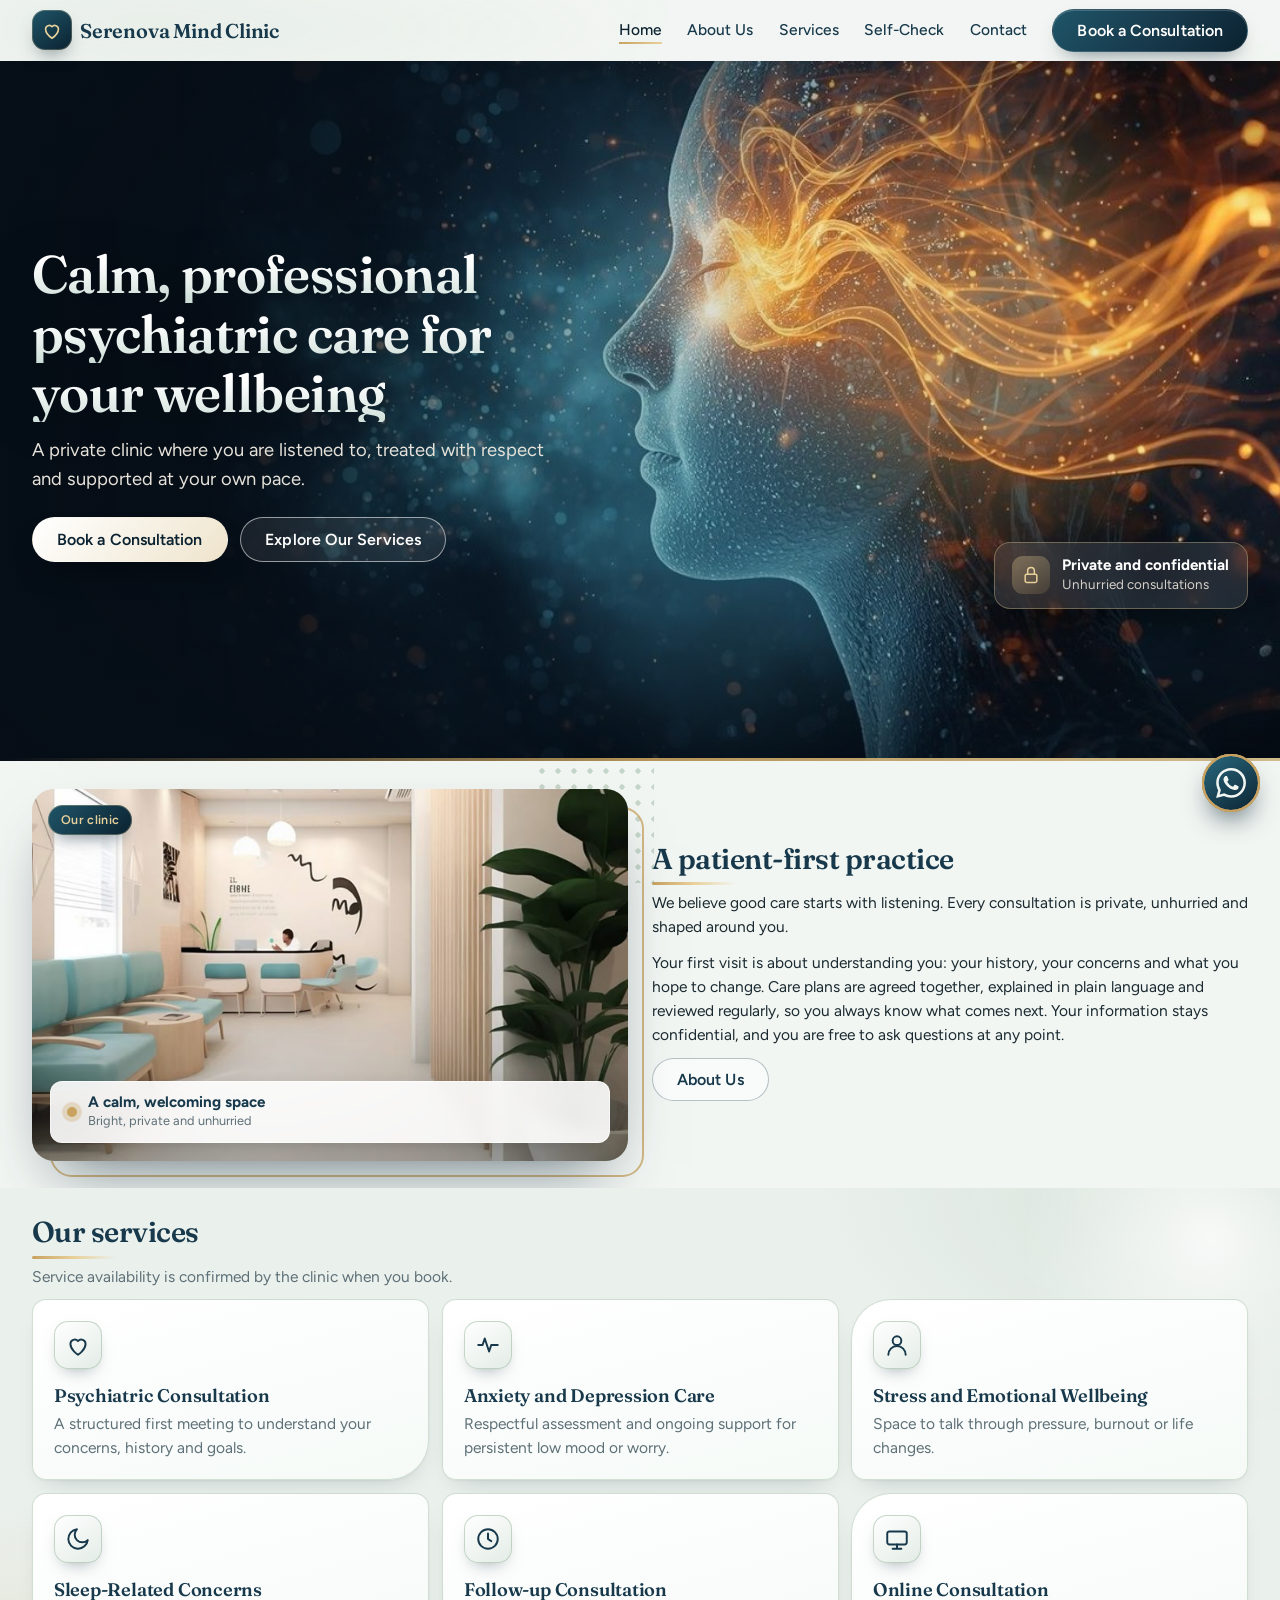
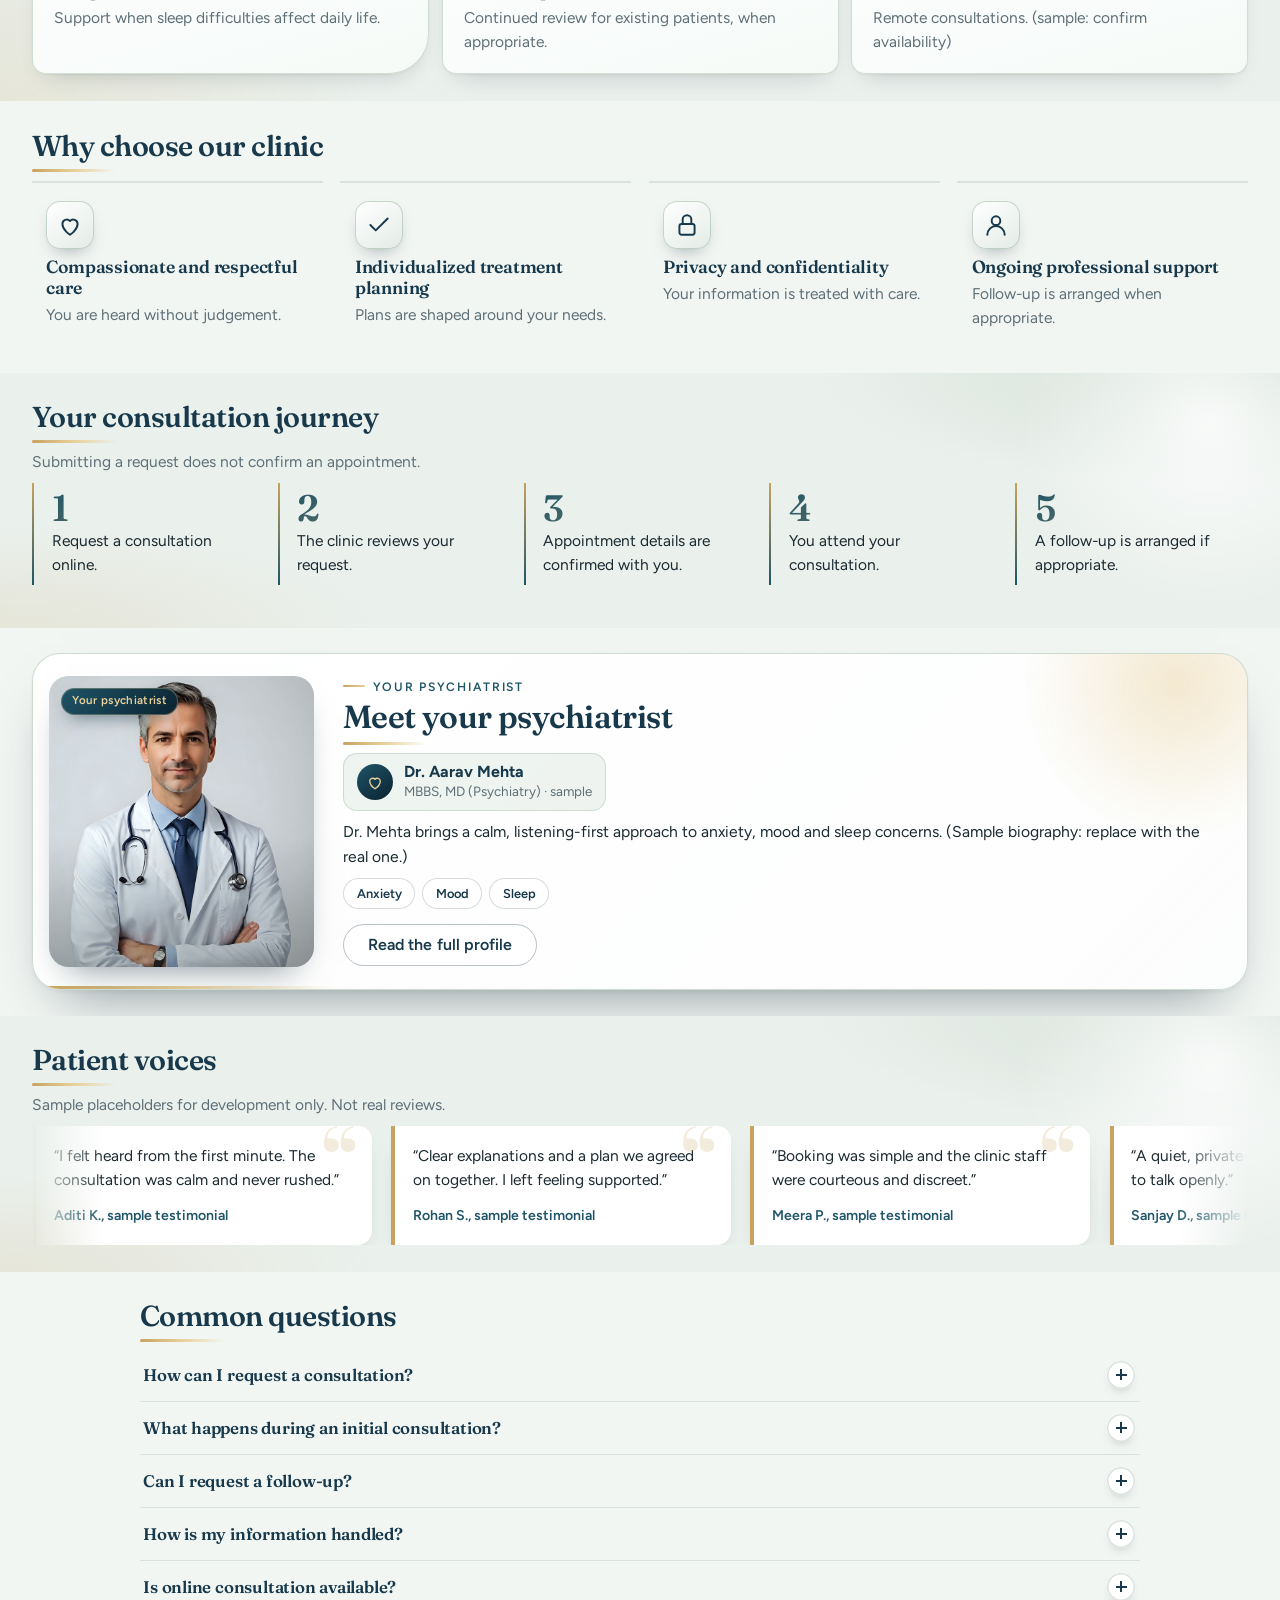
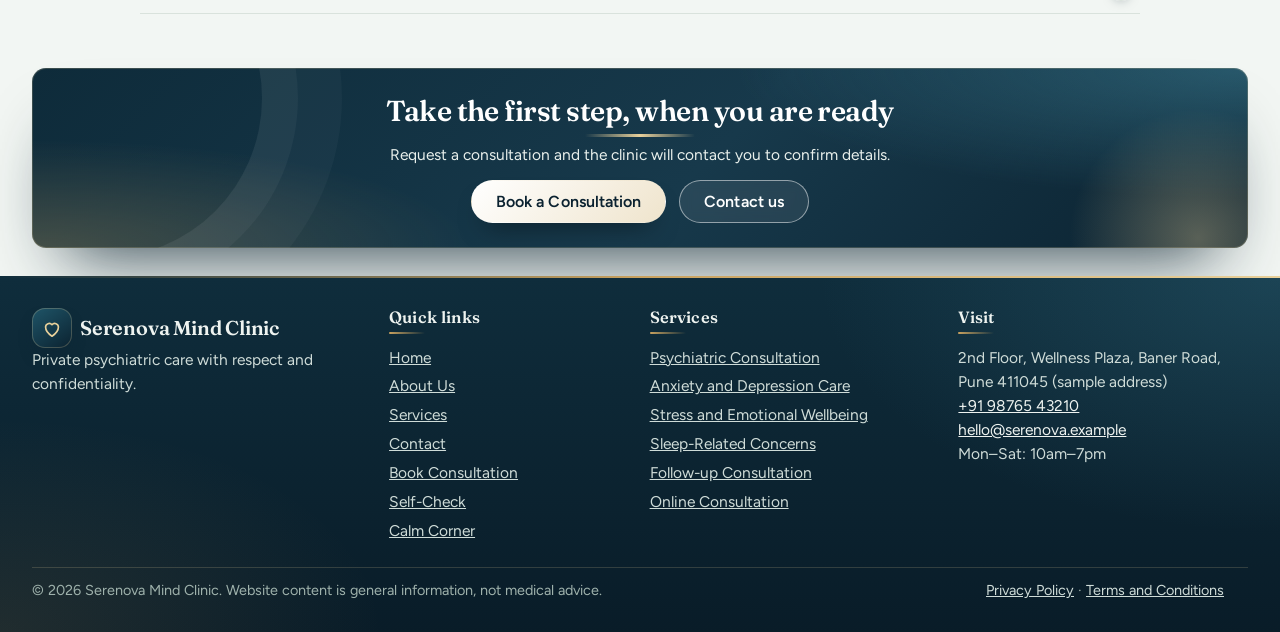
==== commit 5f61ee0c: "initial commit" ====
--- a/index.html
+++ b/index.html
@@ -23,6 +23,7 @@
     <link rel="stylesheet" href="assets/css/photos.css">
     <meta name="theme-color" content="#17394B">
     <link rel="stylesheet" href="assets/css/premium.css">
+    <link rel="stylesheet" href="assets/css/polish.css">
     <link rel="icon" href="assets/images/favicon.svg" type="image/svg+xml">
     <link rel="icon" href="assets/images/favicon-32.png" type="image/png" sizes="32x32">
     <link rel="icon" href="assets/images/favicon.ico" sizes="any">
@@ -170,15 +171,18 @@
                 </ol>
             </div>
         </section>
-        <section class="sec">
-            <div class="wrap split">
-                <figure class="photo port flip"><span class="chip">Your psychiatrist</span><div class="frame"><img src="assets/images/doctor-portrait.jpg" alt="Portrait of Dr. Aarav Mehta, consultant psychiatrist" loading="lazy"></div><figcaption><i></i><div><b>Dr. Aarav Mehta</b><span>MBBS, MD (Psychiatry)</span></div></figcaption></figure>
-                <div>
-                    <h2>Meet your psychiatrist</h2>
-                    <p><strong>Dr. Aarav Mehta</strong><br>MBBS, MD (Psychiatry) · sample</p>
-                    <p>Dr. Mehta brings a calm, listening-first approach to anxiety, mood and sleep concerns. (Sample
-                        biography: replace with the real one.)</p><a class="btn ghost" href="about.html#doctor">Read the
-                        full profile</a>
+        <section class="sec doc-sec">
+            <div class="wrap">
+                <div class="doc-card">
+                    <figure class="photo port"><span class="chip">Your psychiatrist</span><div class="frame"><img src="assets/images/doctor-portrait.jpg" alt="Portrait of Dr. Aarav Mehta, consultant psychiatrist" loading="lazy"></div></figure>
+                    <div class="doc-tx">
+                        <span class="doc-kicker">Your psychiatrist</span>
+                        <h2>Meet your psychiatrist</h2>
+                        <p class="doc-who"><i><svg viewBox="0 0 24 24" aria-hidden="true"><path d="M12 21s-7-4.5-7-10a4 4 0 0 1 7-2.6A4 4 0 0 1 19 11c0 5.5-7 10-7 10z"/></svg></i><span><b>Dr. Aarav Mehta</b><span>MBBS, MD (Psychiatry) · sample</span></span></p>
+                        <p>Dr. Mehta brings a calm, listening-first approach to anxiety, mood and sleep concerns. (Sample biography: replace with the real one.)</p>
+                        <ul class="doc-tags"><li>Anxiety</li><li>Mood</li><li>Sleep</li></ul>
+                        <a class="btn ghost" href="about.html#doctor">Read the full profile</a>
+                    </div>
                 </div>
             </div>
         </section>
--- a/assets/css/polish.css
+++ b/assets/css/polish.css
@@ -0,0 +1,64 @@
+/* Polish layer (loaded after premium.css): compact doctor card, WhatsApp/footer overlap fix, Calm Start hover */
+
+/* ---------- Doctor card (Home + About) ---------- */
+.doc-sec{padding:1.6rem 0}
+.doc-card{position:relative;display:grid;grid-template-columns:minmax(210px,265px) 1fr;gap:1.8rem;align-items:center;
+  padding:1rem 2rem 1rem 1rem;border-radius:28px;overflow:hidden;isolation:isolate;
+  background:linear-gradient(135deg,rgba(255,255,255,.96),rgba(255,255,255,.78));
+  border:1px solid rgba(157,184,161,.5);
+  box-shadow:0 2px 4px rgba(11,34,48,.05),0 30px 56px -30px rgba(11,34,48,.5);
+  transition:transform .5s var(--ease),box-shadow .5s}
+.doc-card:before{content:"";position:absolute;z-index:-1;width:320px;height:320px;right:-90px;top:-130px;border-radius:50%;
+  background:radial-gradient(circle,rgba(232,208,154,.45),transparent 68%)}
+.doc-card:after{content:"";position:absolute;z-index:-1;left:0;bottom:0;width:100%;height:3px;
+  background:linear-gradient(90deg,var(--gold),var(--gold-2),transparent);transform:scaleX(.25);transform-origin:left;transition:transform .8s var(--ease)}
+.doc-card:hover{transform:translateY(-4px);box-shadow:0 2px 4px rgba(11,34,48,.05),0 40px 64px -28px rgba(11,34,48,.55)}
+.doc-card:hover:after{transform:scaleX(1)}
+
+.doc-card figure.photo.port{max-width:none;width:100%;margin:0;justify-self:stretch}
+.doc-card figure.photo:before,.doc-card figure.photo:after{display:none}
+.doc-card figure.photo .frame{border-radius:20px;box-shadow:0 18px 34px -20px rgba(11,34,48,.6)}
+.doc-card figure.photo.port .frame img{aspect-ratio:1/1.1;object-position:center 14%}
+.doc-card figure.photo .chip{top:12px;left:12px;font-size:.72rem;padding:.28rem .7rem}
+
+.doc-tx{min-width:0}
+.doc-kicker{display:inline-flex;align-items:center;gap:.5rem;font:600 .76rem Figtree,sans-serif;letter-spacing:.14em;text-transform:uppercase;color:var(--teal);margin-bottom:.35rem}
+.doc-kicker:before{content:"";width:22px;height:2px;border-radius:2px;background:linear-gradient(90deg,var(--gold),var(--gold-2))}
+.doc-tx h2{margin:0 0 .5rem;font-size:clamp(1.5rem,2.6vw,2rem);line-height:1.15}
+.doc-who{display:flex;width:fit-content;max-width:100%;align-items:center;gap:.7rem;margin:0 0 .6rem;padding:.5rem .8rem;border-radius:14px;background:rgba(157,184,161,.16);border:1px solid rgba(157,184,161,.4);max-width:none}
+.doc-who i{flex:none;width:36px;height:36px;border-radius:50%;display:grid;place-items:center;background:linear-gradient(145deg,var(--teal),var(--ink))}
+.doc-who i svg{width:18px;height:18px;fill:none;stroke:var(--gold-2);stroke-width:1.8;stroke-linecap:round;stroke-linejoin:round}
+.doc-who b{display:block;font-size:1rem;color:var(--sl);line-height:1.2}
+.doc-who span{display:block;font-size:.84rem;color:var(--mu)}
+.doc-tx>p{margin:0 0 .6rem;font-size:.98rem;line-height:1.55;max-width:none}
+.doc-tags{list-style:none;display:flex;flex-wrap:wrap;gap:.4rem;margin:0 0 .8rem;padding:0}
+.doc-tags li{margin:0;padding:.28rem .8rem;border-radius:999px;font-size:.8rem;font-weight:600;color:var(--sl);background:#fff;border:1px solid rgba(23,57,75,.18);transition:transform .3s var(--ease),background .3s,color .3s,border-color .3s}
+.doc-tags li:hover{transform:translateY(-2px);background:linear-gradient(135deg,var(--teal),var(--ink));color:#fff;border-color:transparent}
+.doc-q{margin:0 0 .8rem;padding:.55rem .9rem;border-left:3px solid var(--gold);border-radius:0 12px 12px 0;background:rgba(232,208,154,.18)}
+.doc-q h3{margin:0 0 .1rem;font-size:.82rem;letter-spacing:.1em;text-transform:uppercase;color:var(--teal)}
+.doc-q p{margin:0;font-size:.95rem;line-height:1.45;max-width:none}
+.doc-tx .btn{margin-top:.1rem}
+
+@media(max-width:820px){
+  .doc-card{grid-template-columns:1fr;gap:1rem;padding:.8rem .8rem 1.2rem}
+  .doc-card figure.photo.port .frame img{aspect-ratio:16/10;object-position:center 12%}
+  .doc-tx{padding:0 .4rem}
+}
+
+/* ---------- WhatsApp button a little higher + footer links always clickable ---------- */
+.wa-fab{bottom:88px}
+.ft{padding-bottom:1.2rem}
+.ft-b{padding-right:24px}
+.ft-b a{position:relative;z-index:80}
+@media(max-width:600px){.wa-fab{bottom:80px}}
+@media(max-width:560px){.ft{padding-bottom:5.5rem}.ft-b{padding-right:0}}
+
+/* ---------- Calm Corner: Start button hover ---------- */
+.cm .btn{position:relative;overflow:hidden}
+.cm .btn:hover,.cm .btn:focus-visible{background:linear-gradient(135deg,#fff 0%,var(--gold-2) 100%);color:var(--ink);border-color:var(--gold-2);
+  transform:translateY(-3px) scale(1.05);
+  box-shadow:0 0 0 5px rgba(232,208,154,.28),0 0 28px 4px rgba(232,208,154,.55),0 16px 28px -12px rgba(0,0,0,.6)}
+.cm .btn:hover:after{background:linear-gradient(100deg,transparent,rgba(255,255,255,.9),transparent)}
+.cm .btn:active{transform:translateY(-1px) scale(.98)}
+.cm .btn.ghost:hover{background:rgba(255,255,255,.14);color:#fff;border-color:var(--gold-2);
+  box-shadow:0 0 0 4px rgba(232,208,154,.18),0 12px 24px -12px rgba(0,0,0,.6)}
